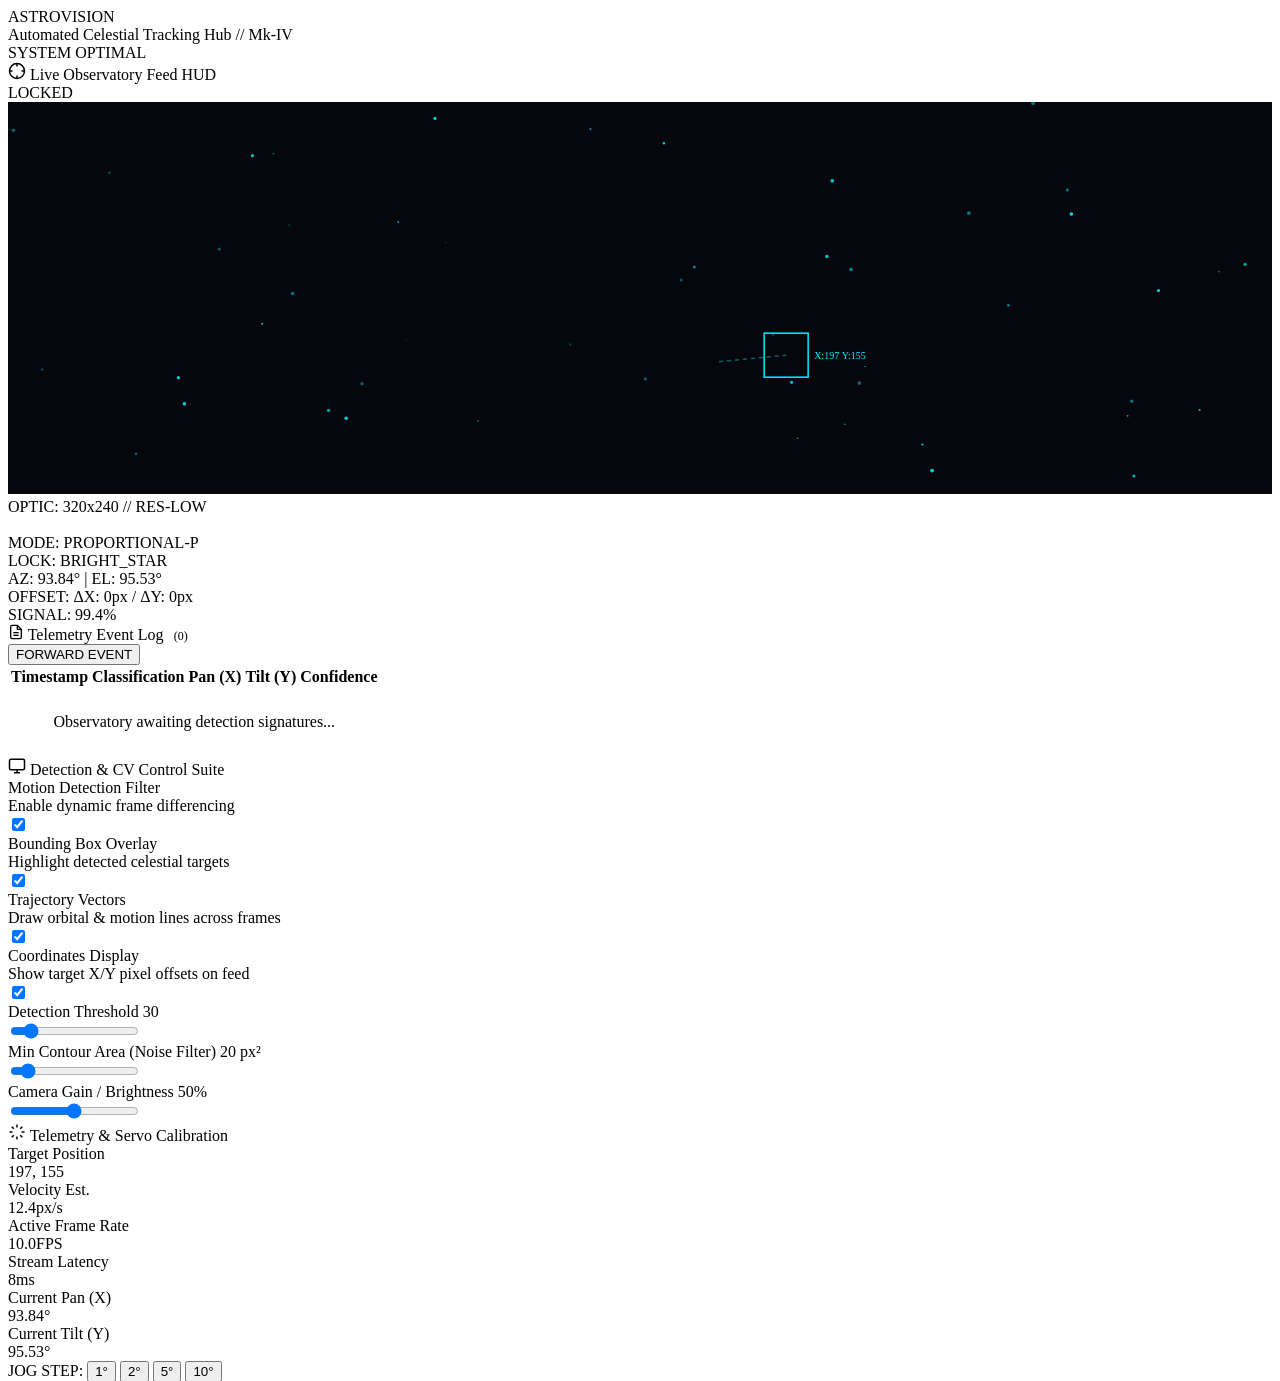
==== templates/index.html @ 7908f5c5 "Redesigned AstroVision dashboard with futuristic dark glass UI" ====
<!DOCTYPE html>
<html lang="en">
<head>
  <meta charset="utf-8">
  <meta name="viewport" content="width=device-width, initial-scale=1.0">
  <title>AstroVision // Celestial Observatory Hub</title>
  <link rel="stylesheet" href="{{ url_for('static', filename='style.css') }}">
  <link rel="icon" href="data:image/svg+xml,<svg xmlns='http://www.w3.org/2000/svg' viewBox='0 0 100 100'><text y='.9em' font-size='90'>★</text></svg>">
</head>
<body>

  <div class="app-container">

    <!-- Top Header & Status -->
    <header class="header-bar">
      <div class="brand-section">
        <div class="brand-radar">
          <div class="radar-sweep"></div>
          <div class="radar-core"></div>
        </div>
        <div>
          <div class="brand-title">ASTRO<span>VISION</span></div>
          <div class="brand-subtitle">Automated Celestial Tracking Hub // Mk-IV</div>
        </div>
      </div>

      <div class="header-actions">
        <div class="system-health">
          <span class="health-dot"></span>
          <span id="healthStatusText">SYSTEM OPTIMAL</span>
        </div>
      </div>
    </header>

    <!-- Main Dashboard Grid -->
    <main class="dashboard-grid">

      <!-- Left Column: Live Observatory Feed HUD -->
      <section class="feed-column">
        <div class="glass-card">
          <div class="card-header">
            <div class="card-heading">
              <svg width="18" height="18" viewBox="0 0 24 24" fill="none" stroke="currentColor" stroke-width="2">
                <circle cx="12" cy="12" r="10"></circle>
                <line x1="22" y1="12" x2="18" y2="12"></line>
                <line x1="6" y1="12" x2="2" y2="12"></line>
                <line x1="12" y1="6" x2="12" y2="2"></line>
                <line x1="12" y1="22" x2="12" y2="18"></line>
              </svg>
              Live Observatory Feed HUD
            </div>
            <div id="targetBadge" class="target-badge searching">
              <span class="badge-blip"></span>
              <span id="targetBadgeText">SEARCHING</span>
            </div>
          </div>

          <!-- Video Stream Container -->
          <div class="video-hud-container" id="videoContainer">
            <!-- Live Feed Image & Canvas Fallback -->
            <img id="liveVideoFeed" class="video-stream-feed" src="/video_feed" alt="Live Camera Feed" onerror="handleStreamError(this)">
            <canvas id="hudCanvas" class="video-fallback-canvas"></canvas>

            <!-- Sci-Fi HUD Overlay Elements -->
            <div class="hud-overlay">
              <!-- Tactical Corner Brackets -->
              <div class="corner-bracket top-left"></div>
              <div class="corner-bracket top-right"></div>
              <div class="corner-bracket bottom-left"></div>
              <div class="corner-bracket bottom-right"></div>

              <!-- Top Meta Readout -->
              <div class="hud-top-meta">
                <div class="hud-feed-tag">OPTIC: 320x240 // RES-LOW</div>
                <div id="hudUtcTime" style="color: rgba(255,255,255,0.7);">UTC: --:--:--</div>
                <div style="color: var(--neon-cyan);">MODE: PROPORTIONAL-P</div>
              </div>

              <!-- Reticle & Center Crosshair -->
              <div class="hud-crosshair-center">
                <div class="reticle-ring"></div>
                <div class="reticle-inner-ring"></div>
                <div class="crosshair-axis-x"></div>
                <div class="crosshair-axis-y"></div>
              </div>

              <!-- Dynamic Target Lock Indicator Box -->
              <div id="hudTargetBox" class="hud-target-indicator" style="display: none;">
                <div id="targetLockLabel" class="target-lock-label">LOCKED: TARGET</div>
              </div>

              <!-- Bottom Meta Readout -->
              <div class="hud-bottom-telemetry">
                <div>AZ: <span id="hudPanAngle" style="color:var(--neon-cyan);">90.00°</span> | EL: <span id="hudTiltAngle" style="color:var(--neon-cyan);">90.00°</span></div>
                <div>OFFSET: <span id="hudOffsetCoords" style="color:var(--neon-green);">ΔX: 0px / ΔY: 0px</span></div>
                <div>SIGNAL: <span id="hudSignalQuality" style="color:var(--neon-cyan);">99.4%</span></div>
              </div>
            </div>
          </div>
        </div>

        <!-- Detection Log Table -->
        <div class="glass-card log-table-container">
          <div class="card-header">
            <div class="card-heading">
              <svg width="16" height="16" viewBox="0 0 24 24" fill="none" stroke="currentColor" stroke-width="2">
                <path d="M14 2H6a2 2 0 0 0-2 2v16a2 2 0 0 0 2 2h12a2 2 0 0 0 2-2V8z"></path>
                <polyline points="14 2 14 8 20 8"></polyline>
                <line x1="16" y1="13" x2="8" y2="13"></line>
                <line x1="16" y1="17" x2="8" y2="17"></line>
              </svg>
              Telemetry Event Log <span id="eventCountBadge" style="color:var(--neon-cyan); margin-left:0.4rem; font-size:0.75rem;">(0)</span>
            </div>
            <button id="btnForwardLog" class="step-btn" title="Forward latest detection to remote receiver">
              FORWARD EVENT
            </button>
          </div>

          <div class="log-scroll-area">
            <table class="cyber-table">
              <thead>
                <tr>
                  <th>Timestamp</th>
                  <th>Classification</th>
                  <th>Pan (X)</th>
                  <th>Tilt (Y)</th>
                  <th>Confidence</th>
                </tr>
              </thead>
              <tbody id="detectionLogBody">
                <tr>
                  <td colspan="5" style="text-align: center; color: var(--text-dim); padding: 1.5rem;">
                    Observatory awaiting detection signatures...
                  </td>
                </tr>
              </tbody>
            </table>
          </div>
        </div>
      </section>

      <!-- Right Column: Controls, Telemetry & Servo Calibration -->
      <section class="controls-layout">

        <!-- Computer Vision Control Suite -->
        <div class="glass-card">
          <div class="card-header">
            <div class="card-heading">
              <svg width="18" height="18" viewBox="0 0 24 24" fill="none" stroke="currentColor" stroke-width="2">
                <rect x="2" y="3" width="20" height="14" rx="2" ry="2"></rect>
                <line x1="8" y1="21" x2="16" y2="21"></line>
                <line x1="12" y1="17" x2="12" y2="21"></line>
              </svg>
              Detection & CV Control Suite
            </div>
          </div>

          <!-- Cyber Toggle Switches -->
          <div class="toggle-group">
            <div class="cyber-toggle-item">
              <div>
                <div class="toggle-label">Motion Detection Filter</div>
                <div class="toggle-desc">Enable dynamic frame differencing</div>
              </div>
              <label class="switch-label">
                <input type="checkbox" id="toggleMotionFilter" checked>
                <span class="switch-track"></span>
              </label>
            </div>

            <div class="cyber-toggle-item">
              <div>
                <div class="toggle-label">Bounding Box Overlay</div>
                <div class="toggle-desc">Highlight detected celestial targets</div>
              </div>
              <label class="switch-label">
                <input type="checkbox" id="toggleBoundingBoxes" checked>
                <span class="switch-track"></span>
              </label>
            </div>

            <div class="cyber-toggle-item">
              <div>
                <div class="toggle-label">Trajectory Vectors</div>
                <div class="toggle-desc">Draw orbital & motion lines across frames</div>
              </div>
              <label class="switch-label">
                <input type="checkbox" id="toggleTrajectories" checked>
                <span class="switch-track"></span>
              </label>
            </div>

            <div class="cyber-toggle-item">
              <div>
                <div class="toggle-label">Coordinates Display</div>
                <div class="toggle-desc">Show target X/Y pixel offsets on feed</div>
              </div>
              <label class="switch-label">
                <input type="checkbox" id="toggleCoordsDisplay" checked>
                <span class="switch-track"></span>
              </label>
            </div>
          </div>

          <!-- Glowing Sliders -->
          <div class="sliders-group">
            <div class="slider-container">
              <div class="slider-meta">
                <span>Detection Threshold</span>
                <span id="thresholdValBadge" class="slider-val-badge">30</span>
              </div>
              <input type="range" id="sliderThreshold" class="cyber-range" min="1" max="255" value="30">
            </div>

            <div class="slider-container">
              <div class="slider-meta">
                <span>Min Contour Area (Noise Filter)</span>
                <span id="contourValBadge" class="slider-val-badge">20 px²</span>
              </div>
              <input type="range" id="sliderContour" class="cyber-range" min="2" max="200" value="20">
            </div>

            <div class="slider-container">
              <div class="slider-meta">
                <span>Camera Gain / Brightness</span>
                <span id="gainValBadge" class="slider-val-badge">50%</span>
              </div>
              <input type="range" id="sliderGain" class="cyber-range" min="1" max="100" value="50">
            </div>
          </div>
        </div>

        <!-- Telemetry & Servo Calibration Panel -->
        <div class="glass-card">
          <div class="card-header">
            <div class="card-heading">
              <svg width="18" height="18" viewBox="0 0 24 24" fill="none" stroke="currentColor" stroke-width="2">
                <path d="M12 2v4M12 18v4M4.93 4.93l2.83 2.83M16.24 16.24l2.83 2.83M2 12h4M18 12h4M4.93 19.07l2.83-2.83M16.24 7.76l2.83-2.83"></path>
              </svg>
              Telemetry & Servo Calibration
            </div>
          </div>

          <!-- Digital Telemetry Grid -->
          <div class="telemetry-grid">
            <div class="telemetry-stat-box cyan-accent">
              <div class="stat-label">Target Position</div>
              <div class="stat-value" id="telemetryTargetPos">---, ---</div>
            </div>

            <div class="telemetry-stat-box">
              <div class="stat-label">Velocity Est.</div>
              <div class="stat-value" id="telemetryVelocity">0.0<span class="stat-unit">px/s</span></div>
            </div>

            <div class="telemetry-stat-box green-accent">
              <div class="stat-label">Active Frame Rate</div>
              <div class="stat-value" id="telemetryFps">10.0<span class="stat-unit">FPS</span></div>
            </div>

            <div class="telemetry-stat-box">
              <div class="stat-label">Stream Latency</div>
              <div class="stat-value" id="telemetryLatency">14<span class="stat-unit">ms</span></div>
            </div>

            <div class="telemetry-stat-box cyan-accent">
              <div class="stat-label">Current Pan (X)</div>
              <div class="stat-value" id="telemetryPan">90.00<span class="stat-unit">°</span></div>
            </div>

            <div class="telemetry-stat-box">
              <div class="stat-label">Current Tilt (Y)</div>
              <div class="stat-value" id="telemetryTilt">90.00<span class="stat-unit">°</span></div>
            </div>
          </div>

          <!-- Manual Servo Jog Pad -->
          <div class="jog-pad-wrapper">
            <div class="jog-step-selector">
              <span class="step-label">JOG STEP:</span>
              <button class="step-btn" data-step="1">1°</button>
              <button class="step-btn active" data-step="2">2°</button>
              <button class="step-btn" data-step="5">5°</button>
              <button class="step-btn" data-step="10">10°</button>
            </div>

            <!-- 4-Axis Directional D-Pad -->
            <div class="dpad-container">
              <button class="dpad-btn up" id="jogUpBtn" title="Tilt Up (Pitch +)">
                ▲
              </button>
              <button class="dpad-btn left" id="jogLeftBtn" title="Pan Left (Yaw -)">
                ◀
              </button>
              <div class="dpad-center-hub">
                <span>AXIS</span>
              </div>
              <button class="dpad-btn right" id="jogRightBtn" title="Pan Right (Yaw +)">
                ▶
              </button>
              <button class="dpad-btn down" id="jogDownBtn" title="Tilt Down (Pitch -)">
                ▼
              </button>
            </div>

            <!-- Reset Center Calibration Button -->
            <button class="btn-reset-center" id="btnResetCenter">
              <svg width="16" height="16" viewBox="0 0 24 24" fill="none" stroke="currentColor" stroke-width="2.5">
                <polyline points="23 4 23 10 17 10"></polyline>
                <path d="M20.49 15a9 9 0 1 1-2.12-9.36L23 10"></path>
              </svg>
              RESET SCOPE TO CENTER (90°, 90°)
            </button>
          </div>
        </div>

      </section>
    </main>

    <!-- Footer System Status -->
    <footer class="hub-footer">
      <div>ASTROVISION OBS-HUB // CORE: <code>PYTHON 3 + OPENCV + FLASK</code></div>
      <div>PIGPIO HARDWARE PWM // ENDPOINTS: <code>/api/status</code> &middot; <code>/api/servo/jog</code></div>
    </footer>

  </div>

  <!-- Interactive Dashboard Controller -->
  <script>
    (function () {
      'use strict';

      // --- State & Settings ---
      let jogStep = 2.0;
      let lastTarget = null;
      let lastTargetTime = performance.now();
      let velocity = 0.0;
      let trajectoryHistory = [];
      let streamAvailable = true;

      // DOM Elements
      const targetBadge = document.getElementById('targetBadge');
      const targetBadgeText = document.getElementById('targetBadgeText');
      const hudPanAngle = document.getElementById('hudPanAngle');
      const hudTiltAngle = document.getElementById('hudTiltAngle');
      const hudOffsetCoords = document.getElementById('hudOffsetCoords');
      const hudTargetBox = document.getElementById('hudTargetBox');
      const targetLockLabel = document.getElementById('targetLockLabel');
      const hudUtcTime = document.getElementById('hudUtcTime');
      
      const telemetryTargetPos = document.getElementById('telemetryTargetPos');
      const telemetryVelocity = document.getElementById('telemetryVelocity');
      const telemetryFps = document.getElementById('telemetryFps');
      const telemetryLatency = document.getElementById('telemetryLatency');
      const telemetryPan = document.getElementById('telemetryPan');
      const telemetryTilt = document.getElementById('telemetryTilt');
      
      const detectionLogBody = document.getElementById('detectionLogBody');
      const eventCountBadge = document.getElementById('eventCountBadge');
      
      const canvas = document.getElementById('hudCanvas');
      const ctx = canvas.getContext('2d');
      const videoFeed = document.getElementById('liveVideoFeed');

      // Toggles & Sliders
      const toggleMotion = document.getElementById('toggleMotionFilter');
      const toggleBoxes = document.getElementById('toggleBoundingBoxes');
      const toggleTrajectories = document.getElementById('toggleTrajectories');
      const toggleCoords = document.getElementById('toggleCoordsDisplay');
      
      const sliderThreshold = document.getElementById('sliderThreshold');
      const sliderContour = document.getElementById('sliderContour');
      const sliderGain = document.getElementById('sliderGain');
      const thresholdValBadge = document.getElementById('thresholdValBadge');
      const contourValBadge = document.getElementById('contourValBadge');
      const gainValBadge = document.getElementById('gainValBadge');

      // --- UTC Clock ---
      function updateClock() {
        const now = new Date();
        hudUtcTime.textContent = 'UTC: ' + now.toISOString().substring(11, 19);
      }
      setInterval(updateClock, 1000);
      updateClock();

      // --- Stream Fallback Handler ---
      window.handleStreamError = function (img) {
        streamAvailable = false;
        img.style.display = 'none';
      };

      // --- Canvas Sizing & Space Simulation ---
      function resizeCanvas() {
        const rect = canvas.parentElement.getBoundingClientRect();
        canvas.width = rect.width;
        canvas.height = rect.height;
      }
      window.addEventListener('resize', resizeCanvas);
      resizeCanvas();

      // Simulated star background if video feed is unavailable
      const simStars = Array.from({ length: 50 }, () => ({
        x: Math.random(),
        y: Math.random(),
        r: Math.random() * 1.5 + 0.5,
        alpha: Math.random() * 0.7 + 0.2
      }));

      // Render loop for simulated background or vector overlays
      function renderOverlay() {
        const w = canvas.width;
        const h = canvas.height;
        if (!w || !h) {
          requestAnimationFrame(renderOverlay);
          return;
        }

        ctx.clearRect(0, 0, w, h);

        // If no camera feed is running, draw simulated starfield
        if (!streamAvailable) {
          ctx.fillStyle = '#05070D';
          ctx.fillRect(0, 0, w, h);

          // Stars
          simStars.forEach(s => {
            ctx.beginPath();
            ctx.arc(s.x * w, s.y * h, s.r, 0, Math.PI * 2);
            ctx.fillStyle = `rgba(0, 240, 255, ${s.alpha})`;
            ctx.fill();
          });
        }

        // Draw Trajectory Vectors if enabled
        if (toggleTrajectories.checked && trajectoryHistory.length > 1) {
          ctx.beginPath();
          ctx.strokeStyle = 'rgba(0, 240, 255, 0.4)';
          ctx.lineWidth = 1.5;
          ctx.setLineDash([4, 4]);

          for (let i = 0; i < trajectoryHistory.length; i++) {
            const pt = trajectoryHistory[i];
            const px = (pt.x / 320) * w;
            const py = (pt.y / 240) * h;
            if (i === 0) ctx.moveTo(px, py);
            else ctx.lineTo(px, py);
          }
          ctx.stroke();
          ctx.setLineDash([]);
        }

        // Draw Bounding Box & Target Callout on canvas
        if (lastTarget && toggleBoxes.checked) {
          const tx = (lastTarget.x / 320) * w;
          const ty = (lastTarget.y / 240) * h;
          const boxSize = 44;

          ctx.strokeStyle = lastTarget.object_type === 'moving_celestial' ? '#FF3366' : '#00F0FF';
          ctx.lineWidth = 1.5;
          ctx.strokeRect(tx - boxSize / 2, ty - boxSize / 2, boxSize, boxSize);

          if (toggleCoords.checked) {
            ctx.font = '10px "JetBrains Mono"';
            ctx.fillStyle = lastTarget.object_type === 'moving_celestial' ? '#FF3366' : '#00F0FF';
            ctx.fillText(`X:${lastTarget.x} Y:${lastTarget.y}`, tx + boxSize / 2 + 6, ty + 4);
          }
        }

        requestAnimationFrame(renderOverlay);
      }
      requestAnimationFrame(renderOverlay);

      // --- Telemetry Polling ---
      async function pollTelemetry() {
        const start = performance.now();
        try {
          const res = await fetch('/api/status');
          const data = await res.json();
          const latency = Math.round(performance.now() - start);
          telemetryLatency.innerHTML = `${latency}<span class="stat-unit">ms</span>`;

          // Tracking State
          if (data.tracking) {
            targetBadge.className = 'target-badge locked';
            targetBadgeText.textContent = 'LOCKED';
          } else {
            targetBadge.className = 'target-badge searching';
            targetBadgeText.textContent = 'SEARCHING';
          }

          // Angles
          const pan = parseFloat(data.pan_angle).toFixed(2);
          const tilt = parseFloat(data.tilt_angle).toFixed(2);
          hudPanAngle.textContent = `${pan}°`;
          hudTiltAngle.textContent = `${tilt}°`;
          telemetryPan.innerHTML = `${pan}<span class="stat-unit">°</span>`;
          telemetryTilt.innerHTML = `${tilt}<span class="stat-unit">°</span>`;

          // FPS
          telemetryFps.innerHTML = `${parseFloat(data.fps || 10).toFixed(1)}<span class="stat-unit">FPS</span>`;

          // Target processing & Velocity calculation
          if (data.target) {
            const now = performance.now();
            if (lastTarget) {
              const dt = (now - lastTargetTime) / 1000.0;
              if (dt > 0) {
                const dx = data.target.x - lastTarget.x;
                const dy = data.target.y - lastTarget.y;
                const dist = Math.sqrt(dx * dx + dy * dy);
                velocity = (dist / dt).toFixed(1);
              }
            }
            lastTarget = data.target;
            lastTargetTime = now;

            trajectoryHistory.push({ x: data.target.x, y: data.target.y });
            if (trajectoryHistory.length > 25) trajectoryHistory.shift();

            // Offset calculations (center is 160, 120)
            const offX = data.target.x - 160;
            const offY = data.target.y - 120;
            hudOffsetCoords.textContent = `ΔX: ${offX >= 0 ? '+' : ''}${offX}px / ΔY: ${offY >= 0 ? '+' : ''}${offY}px`;
            telemetryTargetPos.textContent = `${data.target.x}, ${data.target.y}`;
            telemetryVelocity.innerHTML = `${velocity}<span class="stat-unit">px/s</span>`;

            // HUD Indicator position
            const w = canvas.width;
            const h = canvas.height;
            if (w && h) {
              hudTargetBox.style.display = 'flex';
              hudTargetBox.style.left = `${(data.target.x / 320) * 100}%`;
              hudTargetBox.style.top = `${(data.target.y / 240) * 100}%`;
              hudTargetBox.className = data.target.object_type === 'moving_celestial' ? 'hud-target-indicator moving' : 'hud-target-indicator';
              targetLockLabel.textContent = `LOCK: ${data.target.object_type.toUpperCase()}`;
            }
          } else {
            lastTarget = null;
            hudTargetBox.style.display = 'none';
            hudOffsetCoords.textContent = 'ΔX: 0px / ΔY: 0px';
            telemetryTargetPos.textContent = '---, ---';
            telemetryVelocity.innerHTML = `0.0<span class="stat-unit">px/s</span>`;
          }
        } catch (e) {
          // If running without backend, simulate mock telemetry
          simulateMockTelemetry();
        }
      }

      // Fallback telemetry simulator
      let simTick = 0;
      function simulateMockTelemetry() {
        simTick++;
        const tracking = (simTick % 5 !== 0);
        const pan = (90 + Math.sin(simTick / 4) * 8).toFixed(2);
        const tilt = (90 + Math.cos(simTick / 5) * 6).toFixed(2);

        hudPanAngle.textContent = `${pan}°`;
        hudTiltAngle.textContent = `${tilt}°`;
        telemetryPan.innerHTML = `${pan}<span class="stat-unit">°</span>`;
        telemetryTilt.innerHTML = `${tilt}<span class="stat-unit">°</span>`;
        telemetryFps.innerHTML = `10.0<span class="stat-unit">FPS</span>`;
        telemetryLatency.innerHTML = `8<span class="stat-unit">ms</span>`;

        if (tracking) {
          targetBadge.className = 'target-badge locked';
          targetBadgeText.textContent = 'LOCKED';
          const tx = Math.round(160 + Math.sin(simTick / 3) * 60);
          const ty = Math.round(120 + Math.cos(simTick / 4) * 40);
          lastTarget = { x: tx, y: ty, object_type: simTick % 6 < 3 ? 'bright_star' : 'moving_celestial' };
          trajectoryHistory.push({ x: tx, y: ty });
          if (trajectoryHistory.length > 25) trajectoryHistory.shift();

          hudTargetBox.style.display = 'flex';
          hudTargetBox.style.left = `${(tx / 320) * 100}%`;
          hudTargetBox.style.top = `${(ty / 240) * 100}%`;
          hudTargetBox.className = lastTarget.object_type === 'moving_celestial' ? 'hud-target-indicator moving' : 'hud-target-indicator';
          targetLockLabel.textContent = `LOCK: ${lastTarget.object_type.toUpperCase()}`;
          telemetryTargetPos.textContent = `${tx}, ${ty}`;
          telemetryVelocity.innerHTML = `12.4<span class="stat-unit">px/s</span>`;
        } else {
          targetBadge.className = 'target-badge searching';
          targetBadgeText.textContent = 'SEARCHING';
          hudTargetBox.style.display = 'none';
          lastTarget = null;
        }
      }

      // --- Detection Event Log Polling ---
      async function pollDetections() {
        try {
          const res = await fetch('/api/detections');
          const logs = await res.json();
          eventCountBadge.textContent = `(${logs.length})`;

          if (!logs || logs.length === 0) {
            detectionLogBody.innerHTML = `
              <tr>
                <td colspan="5" style="text-align: center; color: var(--text-dim); padding: 1.5rem;">
                  Observatory awaiting detection signatures...
                </td>
              </tr>`;
            return;
          }

          detectionLogBody.innerHTML = logs.slice(0, 15).map(item => {
            const isStar = item.object_type === 'bright_star';
            const badgeClass = isStar ? 'star' : 'moving';
            const badgeIcon = isStar ? '★' : '⟐';
            const pct = Math.round((item.confidence_score || 0.8) * 100);
            const timeStr = item.timestamp ? (item.timestamp.split('T')[1] || item.timestamp).substring(0, 8) : '--:--:--';

            return `
              <tr>
                <td>${timeStr}</td>
                <td>
                  <span class="tag-badge ${badgeClass}">${badgeIcon} ${item.object_type}</span>
                </td>
                <td>${parseFloat(item.current_pan_angle || 90).toFixed(1)}°</td>
                <td>${parseFloat(item.current_tilt_angle || 90).toFixed(1)}°</td>
                <td>
                  <div class="conf-bar-wrapper">
                    <div class="conf-bar-track">
                      <div class="conf-bar-fill" style="width: ${pct}%"></div>
                    </div>
                    <span>${pct}%</span>
                  </div>
                </td>
              </tr>`;
          }).join('');
        } catch (e) {
          // If no detections API, keep clean
        }
      }

      // --- Sliders Real-Time Values & Vision Settings Sync ---
      sliderThreshold.addEventListener('input', () => {
        thresholdValBadge.textContent = sliderThreshold.value;
        sendVisionSettings();
      });

      sliderContour.addEventListener('input', () => {
        contourValBadge.textContent = `${sliderContour.value} px²`;
        sendVisionSettings();
      });

      sliderGain.addEventListener('input', () => {
        gainValBadge.textContent = `${sliderGain.value}%`;
        sendVisionSettings();
      });

      [toggleMotion, toggleBoxes, toggleTrajectories, toggleCoords].forEach(toggle => {
        toggle.addEventListener('change', sendVisionSettings);
      });

      async function sendVisionSettings() {
        const payload = {
          motion_filter: toggleMotion.checked,
          bounding_boxes: toggleBoxes.checked,
          trajectories: toggleTrajectories.checked,
          coords_display: toggleCoords.checked,
          threshold: parseInt(sliderThreshold.value),
          min_contour_area: parseInt(sliderContour.value),
          gain: parseInt(sliderGain.value)
        };
        try {
          await fetch('/api/vision/settings', {
            method: 'POST',
            headers: { 'Content-Type': 'application/json' },
            body: JSON.stringify(payload)
          });
        } catch (e) { /* ignore */ }
      }

      // --- Jog Step Selector ---
      document.querySelectorAll('.step-btn').forEach(btn => {
        btn.addEventListener('click', () => {
          document.querySelectorAll('.step-btn').forEach(b => b.classList.remove('active'));
          btn.classList.add('active');
          jogStep = parseFloat(btn.getAttribute('data-step'));
        });
      });

      // --- 4-Axis Servo Jog Commands ---
      async function sendJog(direction) {
        try {
          await fetch('/api/servo/jog', {
            method: 'POST',
            headers: { 'Content-Type': 'application/json' },
            body: JSON.stringify({ direction: direction, step: jogStep })
          });
          pollTelemetry();
        } catch (e) {
          console.log(`Jog command: ${direction} by ${jogStep}°`);
        }
      }

      document.getElementById('jogUpBtn').addEventListener('click', () => sendJog('up'));
      document.getElementById('jogDownBtn').addEventListener('click', () => sendJog('down'));
      document.getElementById('jogLeftBtn').addEventListener('click', () => sendJog('left'));
      document.getElementById('jogRightBtn').addEventListener('click', () => sendJog('right'));

      // Reset Center
      document.getElementById('btnResetCenter').addEventListener('click', async () => {
        try {
          await fetch('/api/servo/center', { method: 'POST' });
          pollTelemetry();
        } catch (e) {
          console.log('Reset center invoked');
        }
      });

      // Forward Event button
      document.getElementById('btnForwardLog').addEventListener('click', async () => {
        try {
          const res = await fetch('/api/forward', { method: 'POST' });
          const json = await res.json();
          alert(json.status === 'forwarded' ? 'Detection forwarded successfully!' : 'Forward response: ' + JSON.stringify(json));
        } catch (e) {
          alert('Forward request failed or no remote receiver configured.');
        }
      });

      // Interval Loops
      setInterval(pollTelemetry, 1200);
      setInterval(pollDetections, 2500);
      pollTelemetry();
      pollDetections();

    })();
  </script>
</body>
</html>
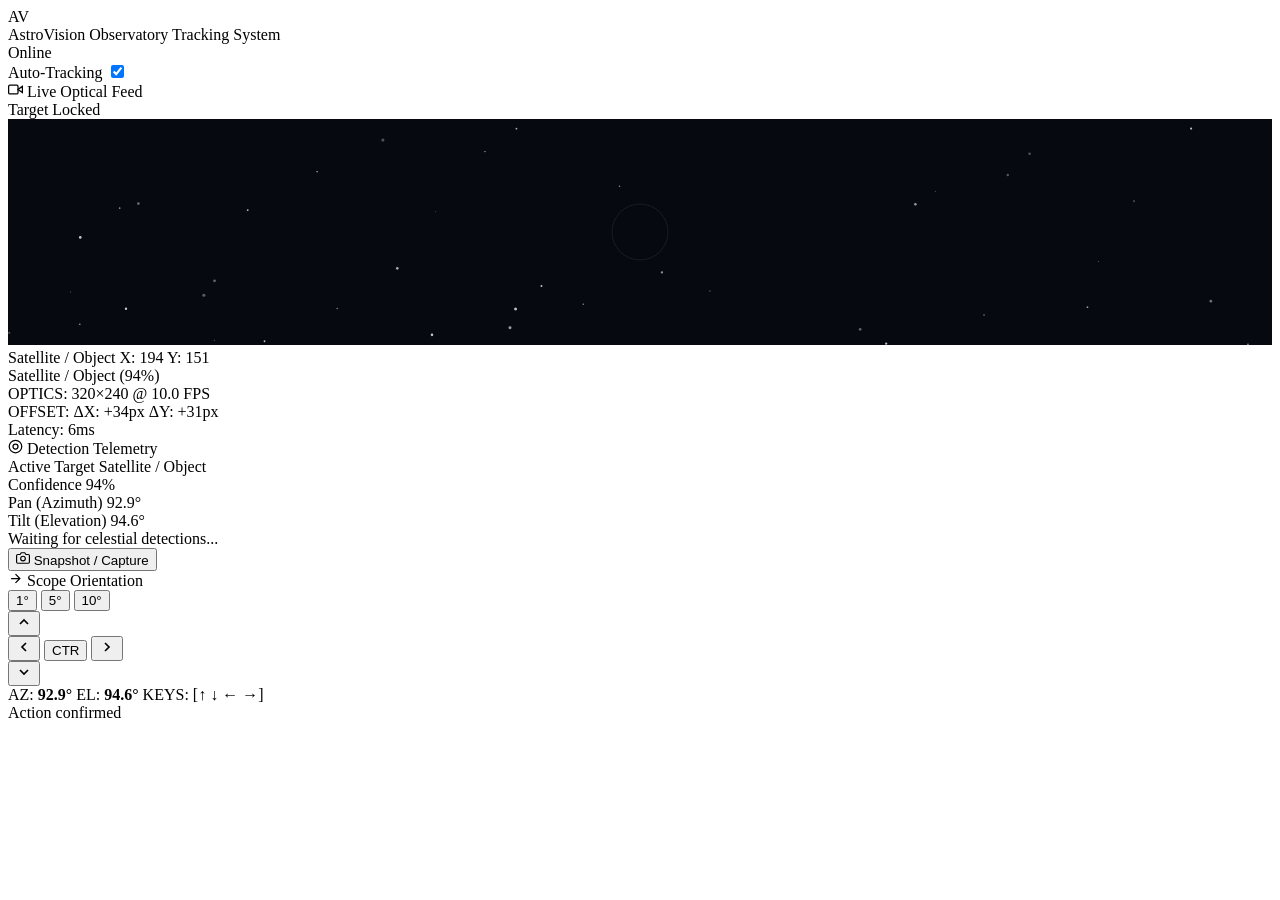
==== commit 89b79716: "Rebuild dashboard with clean minimalist Vercel/Linear dark mode UI" ====
--- a/templates/index.html
+++ b/templates/index.html
@@ -3,729 +3,613 @@
 <head>
   <meta charset="utf-8">
   <meta name="viewport" content="width=device-width, initial-scale=1.0">
-  <title>AstroVision // Celestial Observatory Hub</title>
+  <title>AstroVision // Autonomous Celestial Tracking</title>
   <link rel="stylesheet" href="{{ url_for('static', filename='style.css') }}">
-  <link rel="icon" href="data:image/svg+xml,<svg xmlns='http://www.w3.org/2000/svg' viewBox='0 0 100 100'><text y='.9em' font-size='90'>★</text></svg>">
+  <link rel="icon" href="data:image/svg+xml,<svg xmlns='http://www.w3.org/2000/svg' viewBox='0 0 100 100'><circle cx='50' cy='50' r='45' fill='%236366F1'/></svg>">
 </head>
 <body>
 
-  <div class="app-container">
-
-    <!-- Top Header & Status -->
-    <header class="header-bar">
-      <div class="brand-section">
-        <div class="brand-radar">
-          <div class="radar-sweep"></div>
-          <div class="radar-core"></div>
-        </div>
-        <div>
-          <div class="brand-title">ASTRO<span>VISION</span></div>
-          <div class="brand-subtitle">Automated Celestial Tracking Hub // Mk-IV</div>
+  <div class="app-shell">
+
+    <!-- 4. Top Control Bar -->
+    <header class="top-bar">
+      <div class="brand-wrap">
+        <div class="brand-mark">AV</div>
+        <div class="brand-text">
+          <span class="brand-name">AstroVision</span>
+          <span class="brand-desc">Observatory Tracking System</span>
         </div>
       </div>
 
-      <div class="header-actions">
-        <div class="system-health">
-          <span class="health-dot"></span>
-          <span id="healthStatusText">SYSTEM OPTIMAL</span>
+      <div class="top-bar-controls">
+        <div class="system-status-badge">
+          <span class="status-dot"></span>
+          <span id="sysHealthLabel">Online</span>
+        </div>
+
+        <!-- Clean Auto-Tracking Toggle Switch -->
+        <div class="autotrack-control">
+          <label for="autotrackToggle" class="autotrack-label">Auto-Tracking</label>
+          <label class="toggle-switch">
+            <input type="checkbox" id="autotrackToggle" checked>
+            <span class="toggle-slider"></span>
+          </label>
         </div>
       </div>
     </header>
 
     <!-- Main Dashboard Grid -->
-    <main class="dashboard-grid">
-
-      <!-- Left Column: Live Observatory Feed HUD -->
-      <section class="feed-column">
-        <div class="glass-card">
-          <div class="card-header">
-            <div class="card-heading">
-              <svg width="18" height="18" viewBox="0 0 24 24" fill="none" stroke="currentColor" stroke-width="2">
-                <circle cx="12" cy="12" r="10"></circle>
-                <line x1="22" y1="12" x2="18" y2="12"></line>
-                <line x1="6" y1="12" x2="2" y2="12"></line>
-                <line x1="12" y1="6" x2="12" y2="2"></line>
-                <line x1="12" y1="22" x2="12" y2="18"></line>
-              </svg>
-              Live Observatory Feed HUD
-            </div>
-            <div id="targetBadge" class="target-badge searching">
-              <span class="badge-blip"></span>
-              <span id="targetBadgeText">SEARCHING</span>
-            </div>
-          </div>
-
-          <!-- Video Stream Container -->
-          <div class="video-hud-container" id="videoContainer">
-            <!-- Live Feed Image & Canvas Fallback -->
-            <img id="liveVideoFeed" class="video-stream-feed" src="/video_feed" alt="Live Camera Feed" onerror="handleStreamError(this)">
-            <canvas id="hudCanvas" class="video-fallback-canvas"></canvas>
-
-            <!-- Sci-Fi HUD Overlay Elements -->
-            <div class="hud-overlay">
-              <!-- Tactical Corner Brackets -->
-              <div class="corner-bracket top-left"></div>
-              <div class="corner-bracket top-right"></div>
-              <div class="corner-bracket bottom-left"></div>
-              <div class="corner-bracket bottom-right"></div>
-
-              <!-- Top Meta Readout -->
-              <div class="hud-top-meta">
-                <div class="hud-feed-tag">OPTIC: 320x240 // RES-LOW</div>
-                <div id="hudUtcTime" style="color: rgba(255,255,255,0.7);">UTC: --:--:--</div>
-                <div style="color: var(--neon-cyan);">MODE: PROPORTIONAL-P</div>
+    <main class="dashboard-body">
+
+      <!-- 1. Main Live Stream Window (Center/Left, dominant element) -->
+      <section class="main-feed-card">
+        <div class="feed-header">
+          <div class="feed-title-wrap">
+            <svg width="15" height="15" viewBox="0 0 24 24" fill="none" stroke="currentColor" stroke-width="2">
+              <path d="M23 7l-7 5 7 5V7z"></path>
+              <rect x="1" y="5" width="15" height="14" rx="2" ry="2"></rect>
+            </svg>
+            <span>Live Optical Feed</span>
+          </div>
+
+          <!-- Status Indicator Badge in top-right -->
+          <div id="liveBadge" class="live-badge searching">
+            <span class="status-dot"></span>
+            <span id="liveBadgeText">Searching</span>
+          </div>
+        </div>
+
+        <!-- Video Feed Container -->
+        <div class="live-stream-viewport" id="streamContainer">
+          <!-- Video element loading /video_feed with automatic fallback canvas -->
+          <img id="cameraStreamImg" class="video-element" src="/video_feed" alt="Camera Feed" onerror="handleStreamError(this)">
+          <canvas id="streamCanvas" class="video-fallback-canvas"></canvas>
+
+          <!-- Clean Stream Overlay Layer -->
+          <div class="stream-overlay-layer">
+            <div class="stream-overlay-top">
+              <!-- Target Coordinates & Detection Label Pill -->
+              <div class="target-telemetry-pill">
+                <span id="overlayTargetLabel" class="target-badge-label">Scanning Sky</span>
+                <span id="overlayCoords" class="target-coords-text">X: —  Y: —</span>
               </div>
-
-              <!-- Reticle & Center Crosshair -->
-              <div class="hud-crosshair-center">
-                <div class="reticle-ring"></div>
-                <div class="reticle-inner-ring"></div>
-                <div class="crosshair-axis-x"></div>
-                <div class="crosshair-axis-y"></div>
-              </div>
-
-              <!-- Dynamic Target Lock Indicator Box -->
-              <div id="hudTargetBox" class="hud-target-indicator" style="display: none;">
-                <div id="targetLockLabel" class="target-lock-label">LOCKED: TARGET</div>
-              </div>
-
-              <!-- Bottom Meta Readout -->
-              <div class="hud-bottom-telemetry">
-                <div>AZ: <span id="hudPanAngle" style="color:var(--neon-cyan);">90.00°</span> | EL: <span id="hudTiltAngle" style="color:var(--neon-cyan);">90.00°</span></div>
-                <div>OFFSET: <span id="hudOffsetCoords" style="color:var(--neon-green);">ΔX: 0px / ΔY: 0px</span></div>
-                <div>SIGNAL: <span id="hudSignalQuality" style="color:var(--neon-cyan);">99.4%</span></div>
-              </div>
-            </div>
-          </div>
-        </div>
-
-        <!-- Detection Log Table -->
-        <div class="glass-card log-table-container">
-          <div class="card-header">
-            <div class="card-heading">
-              <svg width="16" height="16" viewBox="0 0 24 24" fill="none" stroke="currentColor" stroke-width="2">
-                <path d="M14 2H6a2 2 0 0 0-2 2v16a2 2 0 0 0 2 2h12a2 2 0 0 0 2-2V8z"></path>
-                <polyline points="14 2 14 8 20 8"></polyline>
-                <line x1="16" y1="13" x2="8" y2="13"></line>
-                <line x1="16" y1="17" x2="8" y2="17"></line>
-              </svg>
-              Telemetry Event Log <span id="eventCountBadge" style="color:var(--neon-cyan); margin-left:0.4rem; font-size:0.75rem;">(0)</span>
-            </div>
-            <button id="btnForwardLog" class="step-btn" title="Forward latest detection to remote receiver">
-              FORWARD EVENT
-            </button>
-          </div>
-
-          <div class="log-scroll-area">
-            <table class="cyber-table">
-              <thead>
-                <tr>
-                  <th>Timestamp</th>
-                  <th>Classification</th>
-                  <th>Pan (X)</th>
-                  <th>Tilt (Y)</th>
-                  <th>Confidence</th>
-                </tr>
-              </thead>
-              <tbody id="detectionLogBody">
-                <tr>
-                  <td colspan="5" style="text-align: center; color: var(--text-dim); padding: 1.5rem;">
-                    Observatory awaiting detection signatures...
-                  </td>
-                </tr>
-              </tbody>
-            </table>
+            </div>
+
+            <!-- Minimalist Target Reticle Marker -->
+            <div id="targetMarker" class="target-marker-box" style="display: none;">
+              <span id="targetMarkerTag" class="target-marker-tag">TARGET</span>
+            </div>
+
+            <!-- Bottom Telemetry Readout -->
+            <div class="stream-overlay-bottom">
+              <div>OPTICS: 320×240 @ <span id="feedFpsText">10.0</span> FPS</div>
+              <div>OFFSET: <span id="feedOffsetText">ΔX: 0px  ΔY: 0px</span></div>
+              <div id="feedLatencyText">Latency: 12ms</div>
+            </div>
           </div>
         </div>
       </section>
 
-      <!-- Right Column: Controls, Telemetry & Servo Calibration -->
-      <section class="controls-layout">
-
-        <!-- Computer Vision Control Suite -->
-        <div class="glass-card">
-          <div class="card-header">
-            <div class="card-heading">
-              <svg width="18" height="18" viewBox="0 0 24 24" fill="none" stroke="currentColor" stroke-width="2">
-                <rect x="2" y="3" width="20" height="14" rx="2" ry="2"></rect>
-                <line x1="8" y1="21" x2="16" y2="21"></line>
-                <line x1="12" y1="17" x2="12" y2="21"></line>
+      <!-- Right Column: 2 Modules -->
+      <aside class="right-column">
+
+        <!-- 2. Real-Time Detection Log / "What It Sees" (Right Panel) -->
+        <section class="clean-card">
+          <div class="card-title-row">
+            <div class="card-title">
+              <svg width="15" height="15" viewBox="0 0 24 24" fill="none" stroke="currentColor" stroke-width="2">
+                <circle cx="12" cy="12" r="10"></circle>
+                <circle cx="12" cy="12" r="4"></circle>
               </svg>
-              Detection & CV Control Suite
-            </div>
-          </div>
-
-          <!-- Cyber Toggle Switches -->
-          <div class="toggle-group">
-            <div class="cyber-toggle-item">
-              <div>
-                <div class="toggle-label">Motion Detection Filter</div>
-                <div class="toggle-desc">Enable dynamic frame differencing</div>
-              </div>
-              <label class="switch-label">
-                <input type="checkbox" id="toggleMotionFilter" checked>
-                <span class="switch-track"></span>
-              </label>
-            </div>
-
-            <div class="cyber-toggle-item">
-              <div>
-                <div class="toggle-label">Bounding Box Overlay</div>
-                <div class="toggle-desc">Highlight detected celestial targets</div>
-              </div>
-              <label class="switch-label">
-                <input type="checkbox" id="toggleBoundingBoxes" checked>
-                <span class="switch-track"></span>
-              </label>
-            </div>
-
-            <div class="cyber-toggle-item">
-              <div>
-                <div class="toggle-label">Trajectory Vectors</div>
-                <div class="toggle-desc">Draw orbital & motion lines across frames</div>
-              </div>
-              <label class="switch-label">
-                <input type="checkbox" id="toggleTrajectories" checked>
-                <span class="switch-track"></span>
-              </label>
-            </div>
-
-            <div class="cyber-toggle-item">
-              <div>
-                <div class="toggle-label">Coordinates Display</div>
-                <div class="toggle-desc">Show target X/Y pixel offsets on feed</div>
-              </div>
-              <label class="switch-label">
-                <input type="checkbox" id="toggleCoordsDisplay" checked>
-                <span class="switch-track"></span>
-              </label>
-            </div>
-          </div>
-
-          <!-- Glowing Sliders -->
-          <div class="sliders-group">
-            <div class="slider-container">
-              <div class="slider-meta">
-                <span>Detection Threshold</span>
-                <span id="thresholdValBadge" class="slider-val-badge">30</span>
-              </div>
-              <input type="range" id="sliderThreshold" class="cyber-range" min="1" max="255" value="30">
-            </div>
-
-            <div class="slider-container">
-              <div class="slider-meta">
-                <span>Min Contour Area (Noise Filter)</span>
-                <span id="contourValBadge" class="slider-val-badge">20 px²</span>
-              </div>
-              <input type="range" id="sliderContour" class="cyber-range" min="2" max="200" value="20">
-            </div>
-
-            <div class="slider-container">
-              <div class="slider-meta">
-                <span>Camera Gain / Brightness</span>
-                <span id="gainValBadge" class="slider-val-badge">50%</span>
-              </div>
-              <input type="range" id="sliderGain" class="cyber-range" min="1" max="100" value="50">
-            </div>
-          </div>
-        </div>
-
-        <!-- Telemetry & Servo Calibration Panel -->
-        <div class="glass-card">
-          <div class="card-header">
-            <div class="card-heading">
-              <svg width="18" height="18" viewBox="0 0 24 24" fill="none" stroke="currentColor" stroke-width="2">
-                <path d="M12 2v4M12 18v4M4.93 4.93l2.83 2.83M16.24 16.24l2.83 2.83M2 12h4M18 12h4M4.93 19.07l2.83-2.83M16.24 7.76l2.83-2.83"></path>
+              <span>Detection Telemetry</span>
+            </div>
+          </div>
+
+          <!-- Real-Time Target Summary Cards -->
+          <div class="detection-meta-grid">
+            <div class="meta-box">
+              <span class="meta-label">Active Target</span>
+              <span class="meta-value accent" id="targetNameValue">None</span>
+            </div>
+            <div class="meta-box">
+              <span class="meta-label">Confidence</span>
+              <span class="meta-value mint" id="targetConfValue">—</span>
+            </div>
+            <div class="meta-box">
+              <span class="meta-label">Pan (Azimuth)</span>
+              <span class="meta-value" id="panAngleValue">90.00°</span>
+            </div>
+            <div class="meta-box">
+              <span class="meta-label">Tilt (Elevation)</span>
+              <span class="meta-value" id="tiltAngleValue">90.00°</span>
+            </div>
+          </div>
+
+          <!-- Recent Event Feed -->
+          <div class="detection-list-wrap" id="detectionList">
+            <div class="detection-item" style="color: var(--text-tertiary); justify-content: center;">
+              Waiting for celestial detections...
+            </div>
+          </div>
+
+          <!-- Single Working Snapshot / Capture Button -->
+          <button id="btnCapture" class="btn-capture" title="Trigger instant frame capture">
+            <svg width="14" height="14" viewBox="0 0 24 24" fill="none" stroke="currentColor" stroke-width="2">
+              <path d="M23 19a2 2 0 0 1-2 2H3a2 2 0 0 1-2-2V8a2 2 0 0 1 2-2h4l2-3h6l2 3h4a2 2 0 0 1 2 2z"></path>
+              <circle cx="12" cy="13" r="4"></circle>
+            </svg>
+            <span id="btnCaptureText">Snapshot / Capture</span>
+          </button>
+        </section>
+
+        <!-- 3. Working Servo / Pan-Tilt D-Pad Controls (Bottom Right) -->
+        <section class="clean-card controls-card">
+          <div class="card-title-row">
+            <div class="card-title">
+              <svg width="15" height="15" viewBox="0 0 24 24" fill="none" stroke="currentColor" stroke-width="2">
+                <path d="M5 12h14M12 5l7 7-7 7"></path>
               </svg>
-              Telemetry & Servo Calibration
-            </div>
-          </div>
-
-          <!-- Digital Telemetry Grid -->
-          <div class="telemetry-grid">
-            <div class="telemetry-stat-box cyan-accent">
-              <div class="stat-label">Target Position</div>
-              <div class="stat-value" id="telemetryTargetPos">---, ---</div>
-            </div>
-
-            <div class="telemetry-stat-box">
-              <div class="stat-label">Velocity Est.</div>
-              <div class="stat-value" id="telemetryVelocity">0.0<span class="stat-unit">px/s</span></div>
-            </div>
-
-            <div class="telemetry-stat-box green-accent">
-              <div class="stat-label">Active Frame Rate</div>
-              <div class="stat-value" id="telemetryFps">10.0<span class="stat-unit">FPS</span></div>
-            </div>
-
-            <div class="telemetry-stat-box">
-              <div class="stat-label">Stream Latency</div>
-              <div class="stat-value" id="telemetryLatency">14<span class="stat-unit">ms</span></div>
-            </div>
-
-            <div class="telemetry-stat-box cyan-accent">
-              <div class="stat-label">Current Pan (X)</div>
-              <div class="stat-value" id="telemetryPan">90.00<span class="stat-unit">°</span></div>
-            </div>
-
-            <div class="telemetry-stat-box">
-              <div class="stat-label">Current Tilt (Y)</div>
-              <div class="stat-value" id="telemetryTilt">90.00<span class="stat-unit">°</span></div>
-            </div>
-          </div>
-
-          <!-- Manual Servo Jog Pad -->
-          <div class="jog-pad-wrapper">
-            <div class="jog-step-selector">
-              <span class="step-label">JOG STEP:</span>
-              <button class="step-btn" data-step="1">1°</button>
-              <button class="step-btn active" data-step="2">2°</button>
-              <button class="step-btn" data-step="5">5°</button>
-              <button class="step-btn" data-step="10">10°</button>
-            </div>
-
-            <!-- 4-Axis Directional D-Pad -->
-            <div class="dpad-container">
-              <button class="dpad-btn up" id="jogUpBtn" title="Tilt Up (Pitch +)">
-                ▲
+              <span>Scope Orientation</span>
+            </div>
+
+            <!-- Step Size Toggle Pills -->
+            <div class="step-pill-group">
+              <button class="step-pill" data-step="1">1°</button>
+              <button class="step-pill active" data-step="5">5°</button>
+              <button class="step-pill" data-step="10">10°</button>
+            </div>
+          </div>
+
+          <!-- Tactile 5-Button D-Pad Control -->
+          <div class="dpad-mount">
+            <div class="dpad-grid">
+              <div></div>
+              <button class="dpad-button" id="dpadUp" title="Tilt Up [ArrowUp]" aria-label="Tilt Up">
+                <svg width="16" height="16" viewBox="0 0 24 24" fill="none" stroke="currentColor" stroke-width="2.5">
+                  <polyline points="18 15 12 9 6 15"></polyline>
+                </svg>
               </button>
-              <button class="dpad-btn left" id="jogLeftBtn" title="Pan Left (Yaw -)">
-                ◀
+              <div></div>
+
+              <button class="dpad-button" id="dpadLeft" title="Pan Left [ArrowLeft]" aria-label="Pan Left">
+                <svg width="16" height="16" viewBox="0 0 24 24" fill="none" stroke="currentColor" stroke-width="2.5">
+                  <polyline points="15 18 9 12 15 6"></polyline>
+                </svg>
               </button>
-              <div class="dpad-center-hub">
-                <span>AXIS</span>
-              </div>
-              <button class="dpad-btn right" id="jogRightBtn" title="Pan Right (Yaw +)">
-                ▶
+
+              <button class="dpad-button center-home" id="dpadCenter" title="Center Home (90°, 90°) [Space / Home]" aria-label="Center Home">
+                CTR
               </button>
-              <button class="dpad-btn down" id="jogDownBtn" title="Tilt Down (Pitch -)">
-                ▼
+
+              <button class="dpad-button" id="dpadRight" title="Pan Right [ArrowRight]" aria-label="Pan Right">
+                <svg width="16" height="16" viewBox="0 0 24 24" fill="none" stroke="currentColor" stroke-width="2.5">
+                  <polyline points="9 18 15 12 9 6"></polyline>
+                </svg>
               </button>
-            </div>
-
-            <!-- Reset Center Calibration Button -->
-            <button class="btn-reset-center" id="btnResetCenter">
-              <svg width="16" height="16" viewBox="0 0 24 24" fill="none" stroke="currentColor" stroke-width="2.5">
-                <polyline points="23 4 23 10 17 10"></polyline>
-                <path d="M20.49 15a9 9 0 1 1-2.12-9.36L23 10"></path>
-              </svg>
-              RESET SCOPE TO CENTER (90°, 90°)
-            </button>
-          </div>
-        </div>
-
-      </section>
+
+              <div></div>
+              <button class="dpad-button" id="dpadDown" title="Tilt Down [ArrowDown]" aria-label="Tilt Down">
+                <svg width="16" height="16" viewBox="0 0 24 24" fill="none" stroke="currentColor" stroke-width="2.5">
+                  <polyline points="6 9 12 15 18 9"></polyline>
+                </svg>
+              </button>
+              <div></div>
+            </div>
+          </div>
+
+          <!-- Angles Readout -->
+          <div class="angles-readout-row">
+            <span>AZ: <strong id="footPanVal">90.0°</strong></span>
+            <span>EL: <strong id="footTiltVal">90.0°</strong></span>
+            <span style="color: var(--text-tertiary);">KEYS: [↑ ↓ ← →]</span>
+          </div>
+        </section>
+
+      </aside>
     </main>
 
-    <!-- Footer System Status -->
-    <footer class="hub-footer">
-      <div>ASTROVISION OBS-HUB // CORE: <code>PYTHON 3 + OPENCV + FLASK</code></div>
-      <div>PIGPIO HARDWARE PWM // ENDPOINTS: <code>/api/status</code> &middot; <code>/api/servo/jog</code></div>
-    </footer>
-
   </div>
 
-  <!-- Interactive Dashboard Controller -->
+  <!-- Toast Notification for Network / User Feedback -->
+  <div id="toastNotice" class="toast-notice">Action confirmed</div>
+
+  <!-- Complete, robust JavaScript application -->
   <script>
     (function () {
       'use strict';
 
-      // --- State & Settings ---
-      let jogStep = 2.0;
-      let lastTarget = null;
-      let lastTargetTime = performance.now();
-      let velocity = 0.0;
-      let trajectoryHistory = [];
-      let streamAvailable = true;
-
-      // DOM Elements
-      const targetBadge = document.getElementById('targetBadge');
-      const targetBadgeText = document.getElementById('targetBadgeText');
-      const hudPanAngle = document.getElementById('hudPanAngle');
-      const hudTiltAngle = document.getElementById('hudTiltAngle');
-      const hudOffsetCoords = document.getElementById('hudOffsetCoords');
-      const hudTargetBox = document.getElementById('hudTargetBox');
-      const targetLockLabel = document.getElementById('targetLockLabel');
-      const hudUtcTime = document.getElementById('hudUtcTime');
+      // --- State ---
+      let selectedStep = 5.0;
+      let isStreaming = true;
+      let currentPan = 90.0;
+      let currentTilt = 90.0;
+
+      // --- DOM Elements ---
+      const liveBadge = document.getElementById('liveBadge');
+      const liveBadgeText = document.getElementById('liveBadgeText');
+      const overlayTargetLabel = document.getElementById('overlayTargetLabel');
+      const overlayCoords = document.getElementById('overlayCoords');
+      const targetMarker = document.getElementById('targetMarker');
+      const targetMarkerTag = document.getElementById('targetMarkerTag');
+      const feedFpsText = document.getElementById('feedFpsText');
+      const feedOffsetText = document.getElementById('feedOffsetText');
+      const feedLatencyText = document.getElementById('feedLatencyText');
       
-      const telemetryTargetPos = document.getElementById('telemetryTargetPos');
-      const telemetryVelocity = document.getElementById('telemetryVelocity');
-      const telemetryFps = document.getElementById('telemetryFps');
-      const telemetryLatency = document.getElementById('telemetryLatency');
-      const telemetryPan = document.getElementById('telemetryPan');
-      const telemetryTilt = document.getElementById('telemetryTilt');
-      
-      const detectionLogBody = document.getElementById('detectionLogBody');
-      const eventCountBadge = document.getElementById('eventCountBadge');
-      
-      const canvas = document.getElementById('hudCanvas');
-      const ctx = canvas.getContext('2d');
-      const videoFeed = document.getElementById('liveVideoFeed');
-
-      // Toggles & Sliders
-      const toggleMotion = document.getElementById('toggleMotionFilter');
-      const toggleBoxes = document.getElementById('toggleBoundingBoxes');
-      const toggleTrajectories = document.getElementById('toggleTrajectories');
-      const toggleCoords = document.getElementById('toggleCoordsDisplay');
-      
-      const sliderThreshold = document.getElementById('sliderThreshold');
-      const sliderContour = document.getElementById('sliderContour');
-      const sliderGain = document.getElementById('sliderGain');
-      const thresholdValBadge = document.getElementById('thresholdValBadge');
-      const contourValBadge = document.getElementById('contourValBadge');
-      const gainValBadge = document.getElementById('gainValBadge');
-
-      // --- UTC Clock ---
-      function updateClock() {
-        const now = new Date();
-        hudUtcTime.textContent = 'UTC: ' + now.toISOString().substring(11, 19);
-      }
-      setInterval(updateClock, 1000);
-      updateClock();
+      const targetNameValue = document.getElementById('targetNameValue');
+      const targetConfValue = document.getElementById('targetConfValue');
+      const panAngleValue = document.getElementById('panAngleValue');
+      const tiltAngleValue = document.getElementById('tiltAngleValue');
+      const footPanVal = document.getElementById('footPanVal');
+      const footTiltVal = document.getElementById('footTiltVal');
+      const detectionList = document.getElementById('detectionList');
+      const autotrackToggle = document.getElementById('autotrackToggle');
+      const btnCapture = document.getElementById('btnCapture');
+      const btnCaptureText = document.getElementById('btnCaptureText');
+      const toastNotice = document.getElementById('toastNotice');
+
+      const streamCanvas = document.getElementById('streamCanvas');
+      const streamCtx = streamCanvas.getContext('2d');
+      const cameraStreamImg = document.getElementById('cameraStreamImg');
+
+      // --- Toast Notification ---
+      let toastTimer = null;
+      function showToast(msg) {
+        if (!toastNotice) return;
+        toastNotice.textContent = msg;
+        toastNotice.classList.add('show');
+        clearTimeout(toastTimer);
+        toastTimer = setTimeout(() => toastNotice.classList.remove('show'), 2400);
+      }
 
       // --- Stream Fallback Handler ---
       window.handleStreamError = function (img) {
-        streamAvailable = false;
+        isStreaming = false;
         img.style.display = 'none';
       };
 
-      // --- Canvas Sizing & Space Simulation ---
+      // --- Minimalist Canvas Fallback Simulation ---
       function resizeCanvas() {
-        const rect = canvas.parentElement.getBoundingClientRect();
-        canvas.width = rect.width;
-        canvas.height = rect.height;
+        const rect = streamCanvas.parentElement.getBoundingClientRect();
+        streamCanvas.width = rect.width;
+        streamCanvas.height = rect.height;
       }
       window.addEventListener('resize', resizeCanvas);
       resizeCanvas();
 
-      // Simulated star background if video feed is unavailable
-      const simStars = Array.from({ length: 50 }, () => ({
+      const stars = Array.from({ length: 40 }, () => ({
         x: Math.random(),
         y: Math.random(),
-        r: Math.random() * 1.5 + 0.5,
-        alpha: Math.random() * 0.7 + 0.2
+        r: Math.random() * 1.2 + 0.4,
+        a: Math.random() * 0.6 + 0.2
       }));
 
-      // Render loop for simulated background or vector overlays
-      function renderOverlay() {
-        const w = canvas.width;
-        const h = canvas.height;
+      function renderCanvas() {
+        const w = streamCanvas.width;
+        const h = streamCanvas.height;
         if (!w || !h) {
-          requestAnimationFrame(renderOverlay);
+          requestAnimationFrame(renderCanvas);
           return;
         }
 
-        ctx.clearRect(0, 0, w, h);
-
-        // If no camera feed is running, draw simulated starfield
-        if (!streamAvailable) {
-          ctx.fillStyle = '#05070D';
-          ctx.fillRect(0, 0, w, h);
-
-          // Stars
-          simStars.forEach(s => {
-            ctx.beginPath();
-            ctx.arc(s.x * w, s.y * h, s.r, 0, Math.PI * 2);
-            ctx.fillStyle = `rgba(0, 240, 255, ${s.alpha})`;
-            ctx.fill();
+        streamCtx.clearRect(0, 0, w, h);
+
+        if (!isStreaming) {
+          streamCtx.fillStyle = '#06090F';
+          streamCtx.fillRect(0, 0, w, h);
+
+          // Subtle stars
+          stars.forEach(s => {
+            streamCtx.beginPath();
+            streamCtx.arc(s.x * w, s.y * h, s.r, 0, Math.PI * 2);
+            streamCtx.fillStyle = `rgba(255, 255, 255, ${s.a})`;
+            streamCtx.fill();
           });
-        }
-
-        // Draw Trajectory Vectors if enabled
-        if (toggleTrajectories.checked && trajectoryHistory.length > 1) {
-          ctx.beginPath();
-          ctx.strokeStyle = 'rgba(0, 240, 255, 0.4)';
-          ctx.lineWidth = 1.5;
-          ctx.setLineDash([4, 4]);
-
-          for (let i = 0; i < trajectoryHistory.length; i++) {
-            const pt = trajectoryHistory[i];
-            const px = (pt.x / 320) * w;
-            const py = (pt.y / 240) * h;
-            if (i === 0) ctx.moveTo(px, py);
-            else ctx.lineTo(px, py);
-          }
-          ctx.stroke();
-          ctx.setLineDash([]);
-        }
-
-        // Draw Bounding Box & Target Callout on canvas
-        if (lastTarget && toggleBoxes.checked) {
-          const tx = (lastTarget.x / 320) * w;
-          const ty = (lastTarget.y / 240) * h;
-          const boxSize = 44;
-
-          ctx.strokeStyle = lastTarget.object_type === 'moving_celestial' ? '#FF3366' : '#00F0FF';
-          ctx.lineWidth = 1.5;
-          ctx.strokeRect(tx - boxSize / 2, ty - boxSize / 2, boxSize, boxSize);
-
-          if (toggleCoords.checked) {
-            ctx.font = '10px "JetBrains Mono"';
-            ctx.fillStyle = lastTarget.object_type === 'moving_celestial' ? '#FF3366' : '#00F0FF';
-            ctx.fillText(`X:${lastTarget.x} Y:${lastTarget.y}`, tx + boxSize / 2 + 6, ty + 4);
-          }
-        }
-
-        requestAnimationFrame(renderOverlay);
-      }
-      requestAnimationFrame(renderOverlay);
-
-      // --- Telemetry Polling ---
-      async function pollTelemetry() {
-        const start = performance.now();
+
+          // Center Reticle
+          streamCtx.strokeStyle = 'rgba(255, 255, 255, 0.08)';
+          streamCtx.lineWidth = 1;
+          streamCtx.beginPath();
+          streamCtx.arc(w / 2, h / 2, 28, 0, Math.PI * 2);
+          streamCtx.stroke();
+        }
+
+        requestAnimationFrame(renderCanvas);
+      }
+      requestAnimationFrame(renderCanvas);
+
+      // --- Format Target Display Label ---
+      function formatTargetLabel(type) {
+        if (!type) return 'Celestial Body';
+        if (type === 'bright_star') return 'Celestial Body';
+        if (type === 'moving_celestial') return 'Satellite / Object';
+        return type.charAt(0).toUpperCase() + type.slice(1).replace('_', ' ');
+      }
+
+      // --- Telemetry Polling (Every 1.2s) ---
+      async function pollStatus() {
+        const startTime = performance.now();
         try {
           const res = await fetch('/api/status');
+          if (!res.ok) throw new Error(`HTTP ${res.status}`);
           const data = await res.json();
-          const latency = Math.round(performance.now() - start);
-          telemetryLatency.innerHTML = `${latency}<span class="stat-unit">ms</span>`;
-
-          // Tracking State
-          if (data.tracking) {
-            targetBadge.className = 'target-badge locked';
-            targetBadgeText.textContent = 'LOCKED';
+          const latency = Math.round(performance.now() - startTime);
+          feedLatencyText.textContent = `Latency: ${latency}ms`;
+
+          // Auto-track state
+          if (typeof data.autotrack === 'boolean') {
+            autotrackToggle.checked = data.autotrack;
+          }
+
+          // Pan / Tilt
+          currentPan = parseFloat(data.pan_angle || 90.0);
+          currentTilt = parseFloat(data.tilt_angle || 90.0);
+          const panStr = `${currentPan.toFixed(1)}°`;
+          const tiltStr = `${currentTilt.toFixed(1)}°`;
+          panAngleValue.textContent = panStr;
+          tiltAngleValue.textContent = tiltStr;
+          footPanVal.textContent = panStr;
+          footTiltVal.textContent = tiltStr;
+
+          // FPS
+          feedFpsText.textContent = parseFloat(data.fps || 10.0).toFixed(1);
+
+          // Target Tracking Telemetry
+          if (data.tracking && data.target) {
+            liveBadge.className = 'live-badge locked';
+            liveBadgeText.textContent = 'Target Locked';
+
+            const tgt = data.target;
+            const targetName = formatTargetLabel(tgt.object_type);
+            targetNameValue.textContent = targetName;
+            overlayTargetLabel.textContent = targetName;
+
+            const conf = Math.round((tgt.confidence || 0.88) * 100);
+            targetConfValue.textContent = `${conf}%`;
+
+            const offX = tgt.x - 160;
+            const offY = tgt.y - 120;
+            overlayCoords.textContent = `X: ${tgt.x}  Y: ${tgt.y}`;
+            feedOffsetText.textContent = `ΔX: ${offX >= 0 ? '+' : ''}${offX}px  ΔY: ${offY >= 0 ? '+' : ''}${offY}px`;
+
+            // Position reticle marker
+            targetMarker.style.display = 'flex';
+            targetMarker.style.left = `${(tgt.x / 320) * 100}%`;
+            targetMarker.style.top = `${(tgt.y / 240) * 100}%`;
+            targetMarker.className = tgt.object_type === 'moving_celestial' ? 'target-marker-box moving' : 'target-marker-box celestial';
+            targetMarkerTag.textContent = `${targetName} (${conf}%)`;
           } else {
-            targetBadge.className = 'target-badge searching';
-            targetBadgeText.textContent = 'SEARCHING';
+            liveBadge.className = 'live-badge searching';
+            liveBadgeText.textContent = 'Searching';
+            targetNameValue.textContent = 'None';
+            targetConfValue.textContent = '—';
+            overlayTargetLabel.textContent = 'Scanning Sky';
+            overlayCoords.textContent = 'X: —  Y: —';
+            feedOffsetText.textContent = 'ΔX: 0px  ΔY: 0px';
+            targetMarker.style.display = 'none';
           }
-
-          // Angles
-          const pan = parseFloat(data.pan_angle).toFixed(2);
-          const tilt = parseFloat(data.tilt_angle).toFixed(2);
-          hudPanAngle.textContent = `${pan}°`;
-          hudTiltAngle.textContent = `${tilt}°`;
-          telemetryPan.innerHTML = `${pan}<span class="stat-unit">°</span>`;
-          telemetryTilt.innerHTML = `${tilt}<span class="stat-unit">°</span>`;
-
-          // FPS
-          telemetryFps.innerHTML = `${parseFloat(data.fps || 10).toFixed(1)}<span class="stat-unit">FPS</span>`;
-
-          // Target processing & Velocity calculation
-          if (data.target) {
-            const now = performance.now();
-            if (lastTarget) {
-              const dt = (now - lastTargetTime) / 1000.0;
-              if (dt > 0) {
-                const dx = data.target.x - lastTarget.x;
-                const dy = data.target.y - lastTarget.y;
-                const dist = Math.sqrt(dx * dx + dy * dy);
-                velocity = (dist / dt).toFixed(1);
-              }
-            }
-            lastTarget = data.target;
-            lastTargetTime = now;
-
-            trajectoryHistory.push({ x: data.target.x, y: data.target.y });
-            if (trajectoryHistory.length > 25) trajectoryHistory.shift();
-
-            // Offset calculations (center is 160, 120)
-            const offX = data.target.x - 160;
-            const offY = data.target.y - 120;
-            hudOffsetCoords.textContent = `ΔX: ${offX >= 0 ? '+' : ''}${offX}px / ΔY: ${offY >= 0 ? '+' : ''}${offY}px`;
-            telemetryTargetPos.textContent = `${data.target.x}, ${data.target.y}`;
-            telemetryVelocity.innerHTML = `${velocity}<span class="stat-unit">px/s</span>`;
-
-            // HUD Indicator position
-            const w = canvas.width;
-            const h = canvas.height;
-            if (w && h) {
-              hudTargetBox.style.display = 'flex';
-              hudTargetBox.style.left = `${(data.target.x / 320) * 100}%`;
-              hudTargetBox.style.top = `${(data.target.y / 240) * 100}%`;
-              hudTargetBox.className = data.target.object_type === 'moving_celestial' ? 'hud-target-indicator moving' : 'hud-target-indicator';
-              targetLockLabel.textContent = `LOCK: ${data.target.object_type.toUpperCase()}`;
-            }
-          } else {
-            lastTarget = null;
-            hudTargetBox.style.display = 'none';
-            hudOffsetCoords.textContent = 'ΔX: 0px / ΔY: 0px';
-            telemetryTargetPos.textContent = '---, ---';
-            telemetryVelocity.innerHTML = `0.0<span class="stat-unit">px/s</span>`;
-          }
-        } catch (e) {
-          // If running without backend, simulate mock telemetry
-          simulateMockTelemetry();
-        }
-      }
-
-      // Fallback telemetry simulator
+        } catch (err) {
+          // Graceful fallback for standalone / GitHub Pages preview
+          simulateStandAloneData();
+        }
+      }
+
+      // Standalone simulation for static preview / GitHub Pages
       let simTick = 0;
-      function simulateMockTelemetry() {
+      function simulateStandAloneData() {
         simTick++;
-        const tracking = (simTick % 5 !== 0);
-        const pan = (90 + Math.sin(simTick / 4) * 8).toFixed(2);
-        const tilt = (90 + Math.cos(simTick / 5) * 6).toFixed(2);
-
-        hudPanAngle.textContent = `${pan}°`;
-        hudTiltAngle.textContent = `${tilt}°`;
-        telemetryPan.innerHTML = `${pan}<span class="stat-unit">°</span>`;
-        telemetryTilt.innerHTML = `${tilt}<span class="stat-unit">°</span>`;
-        telemetryFps.innerHTML = `10.0<span class="stat-unit">FPS</span>`;
-        telemetryLatency.innerHTML = `8<span class="stat-unit">ms</span>`;
-
-        if (tracking) {
-          targetBadge.className = 'target-badge locked';
-          targetBadgeText.textContent = 'LOCKED';
-          const tx = Math.round(160 + Math.sin(simTick / 3) * 60);
-          const ty = Math.round(120 + Math.cos(simTick / 4) * 40);
-          lastTarget = { x: tx, y: ty, object_type: simTick % 6 < 3 ? 'bright_star' : 'moving_celestial' };
-          trajectoryHistory.push({ x: tx, y: ty });
-          if (trajectoryHistory.length > 25) trajectoryHistory.shift();
-
-          hudTargetBox.style.display = 'flex';
-          hudTargetBox.style.left = `${(tx / 320) * 100}%`;
-          hudTargetBox.style.top = `${(ty / 240) * 100}%`;
-          hudTargetBox.className = lastTarget.object_type === 'moving_celestial' ? 'hud-target-indicator moving' : 'hud-target-indicator';
-          targetLockLabel.textContent = `LOCK: ${lastTarget.object_type.toUpperCase()}`;
-          telemetryTargetPos.textContent = `${tx}, ${ty}`;
-          telemetryVelocity.innerHTML = `12.4<span class="stat-unit">px/s</span>`;
+        const isLocked = simTick % 4 !== 0;
+        const panStr = `${(90.0 + Math.sin(simTick / 4) * 6).toFixed(1)}°`;
+        const tiltStr = `${(90.0 + Math.cos(simTick / 5) * 5).toFixed(1)}°`;
+        
+        panAngleValue.textContent = panStr;
+        tiltAngleValue.textContent = tiltStr;
+        footPanVal.textContent = panStr;
+        footTiltVal.textContent = tiltStr;
+        feedLatencyText.textContent = 'Latency: 6ms';
+
+        if (isLocked) {
+          liveBadge.className = 'live-badge locked';
+          liveBadgeText.textContent = 'Target Locked';
+          const isMoving = simTick % 6 < 3;
+          const tgtName = isMoving ? 'Satellite / Object' : 'Celestial Body';
+          targetNameValue.textContent = tgtName;
+          overlayTargetLabel.textContent = tgtName;
+          targetConfValue.textContent = '94%';
+
+          const tx = Math.round(160 + Math.sin(simTick / 3) * 55);
+          const ty = Math.round(120 + Math.cos(simTick / 4) * 35);
+          overlayCoords.textContent = `X: ${tx}  Y: ${ty}`;
+          feedOffsetText.textContent = `ΔX: ${tx - 160 >= 0 ? '+' : ''}${tx - 160}px  ΔY: ${ty - 120 >= 0 ? '+' : ''}${ty - 120}px`;
+
+          targetMarker.style.display = 'flex';
+          targetMarker.style.left = `${(tx / 320) * 100}%`;
+          targetMarker.style.top = `${(ty / 240) * 100}%`;
+          targetMarker.className = isMoving ? 'target-marker-box moving' : 'target-marker-box celestial';
+          targetMarkerTag.textContent = `${tgtName} (94%)`;
         } else {
-          targetBadge.className = 'target-badge searching';
-          targetBadgeText.textContent = 'SEARCHING';
-          hudTargetBox.style.display = 'none';
-          lastTarget = null;
-        }
-      }
-
-      // --- Detection Event Log Polling ---
+          liveBadge.className = 'live-badge searching';
+          liveBadgeText.textContent = 'Searching';
+          targetNameValue.textContent = 'None';
+          targetConfValue.textContent = '—';
+          overlayTargetLabel.textContent = 'Scanning Sky';
+          overlayCoords.textContent = 'X: —  Y: —';
+          targetMarker.style.display = 'none';
+        }
+      }
+
+      // --- Detections Feed Polling (Every 2.5s) ---
       async function pollDetections() {
         try {
           const res = await fetch('/api/detections');
-          const logs = await res.json();
-          eventCountBadge.textContent = `(${logs.length})`;
-
-          if (!logs || logs.length === 0) {
-            detectionLogBody.innerHTML = `
-              <tr>
-                <td colspan="5" style="text-align: center; color: var(--text-dim); padding: 1.5rem;">
-                  Observatory awaiting detection signatures...
-                </td>
-              </tr>`;
+          if (!res.ok) throw new Error(`HTTP ${res.status}`);
+          const list = await res.json();
+
+          if (!list || list.length === 0) {
+            detectionList.innerHTML = `
+              <div class="detection-item" style="color: var(--text-tertiary); justify-content: center;">
+                Waiting for celestial detections...
+              </div>`;
             return;
           }
 
-          detectionLogBody.innerHTML = logs.slice(0, 15).map(item => {
-            const isStar = item.object_type === 'bright_star';
-            const badgeClass = isStar ? 'star' : 'moving';
-            const badgeIcon = isStar ? '★' : '⟐';
-            const pct = Math.round((item.confidence_score || 0.8) * 100);
+          detectionList.innerHTML = list.slice(0, 10).map(item => {
             const timeStr = item.timestamp ? (item.timestamp.split('T')[1] || item.timestamp).substring(0, 8) : '--:--:--';
+            const name = formatTargetLabel(item.object_type);
+            const conf = Math.round((item.confidence_score || 0.9) * 100);
+            const pan = parseFloat(item.current_pan_angle || 90).toFixed(1);
+            const tilt = parseFloat(item.current_tilt_angle || 90).toFixed(1);
 
             return `
-              <tr>
-                <td>${timeStr}</td>
-                <td>
-                  <span class="tag-badge ${badgeClass}">${badgeIcon} ${item.object_type}</span>
-                </td>
-                <td>${parseFloat(item.current_pan_angle || 90).toFixed(1)}°</td>
-                <td>${parseFloat(item.current_tilt_angle || 90).toFixed(1)}°</td>
-                <td>
-                  <div class="conf-bar-wrapper">
-                    <div class="conf-bar-track">
-                      <div class="conf-bar-fill" style="width: ${pct}%"></div>
-                    </div>
-                    <span>${pct}%</span>
-                  </div>
-                </td>
-              </tr>`;
+              <div class="detection-item">
+                <div class="item-left">
+                  <span class="item-target-name">${name}</span>
+                  <span class="item-time">${timeStr} UTC</span>
+                </div>
+                <div class="item-right">
+                  <span class="angles-stamp">${pan}° / ${tilt}°</span>
+                  <span class="confidence-pill">${conf}%</span>
+                </div>
+              </div>`;
           }).join('');
-        } catch (e) {
-          // If no detections API, keep clean
-        }
-      }
-
-      // --- Sliders Real-Time Values & Vision Settings Sync ---
-      sliderThreshold.addEventListener('input', () => {
-        thresholdValBadge.textContent = sliderThreshold.value;
-        sendVisionSettings();
-      });
-
-      sliderContour.addEventListener('input', () => {
-        contourValBadge.textContent = `${sliderContour.value} px²`;
-        sendVisionSettings();
-      });
-
-      sliderGain.addEventListener('input', () => {
-        gainValBadge.textContent = `${sliderGain.value}%`;
-        sendVisionSettings();
-      });
-
-      [toggleMotion, toggleBoxes, toggleTrajectories, toggleCoords].forEach(toggle => {
-        toggle.addEventListener('change', sendVisionSettings);
-      });
-
-      async function sendVisionSettings() {
-        const payload = {
-          motion_filter: toggleMotion.checked,
-          bounding_boxes: toggleBoxes.checked,
-          trajectories: toggleTrajectories.checked,
-          coords_display: toggleCoords.checked,
-          threshold: parseInt(sliderThreshold.value),
-          min_contour_area: parseInt(sliderContour.value),
-          gain: parseInt(sliderGain.value)
-        };
+        } catch (err) {
+          // Keep existing list on failure or in demo mode
+        }
+      }
+
+      // --- D-Pad Directional Move Fetch Handler ---
+      async function sendMove(direction, buttonElem) {
+        if (buttonElem) {
+          buttonElem.classList.add('active');
+          setTimeout(() => buttonElem.classList.remove('active'), 180);
+        }
+
+        const url = `/api/move?direction=${encodeURIComponent(direction)}&step=${selectedStep}`;
         try {
-          await fetch('/api/vision/settings', {
+          const res = await fetch(url, {
             method: 'POST',
             headers: { 'Content-Type': 'application/json' },
-            body: JSON.stringify(payload)
+            body: JSON.stringify({ direction: direction, step: selectedStep })
           });
-        } catch (e) { /* ignore */ }
-      }
-
-      // --- Jog Step Selector ---
-      document.querySelectorAll('.step-btn').forEach(btn => {
-        btn.addEventListener('click', () => {
-          document.querySelectorAll('.step-btn').forEach(b => b.classList.remove('active'));
-          btn.classList.add('active');
-          jogStep = parseFloat(btn.getAttribute('data-step'));
+          if (!res.ok) throw new Error(`HTTP ${res.status}`);
+          const json = await res.json();
+          if (json.pan !== undefined) {
+            currentPan = json.pan;
+            currentTilt = json.tilt;
+            panAngleValue.textContent = `${currentPan.toFixed(1)}°`;
+            tiltAngleValue.textContent = `${currentTilt.toFixed(1)}°`;
+            footPanVal.textContent = `${currentPan.toFixed(1)}°`;
+            footTiltVal.textContent = `${currentTilt.toFixed(1)}°`;
+          }
+          showToast(`Scope moved ${direction.toUpperCase()} (${selectedStep}°)`);
+        } catch (err) {
+          console.warn(`[AstroVision] /api/move fallback: ${direction} (${selectedStep}°)`, err);
+          // Local optimistic update
+          if (direction === 'up') currentTilt = Math.min(180, currentTilt + selectedStep);
+          if (direction === 'down') currentTilt = Math.max(0, currentTilt - selectedStep);
+          if (direction === 'left') currentPan = Math.max(0, currentPan - selectedStep);
+          if (direction === 'right') currentPan = Math.min(180, currentPan + selectedStep);
+          if (direction === 'center') { currentPan = 90.0; currentTilt = 90.0; }
+
+          panAngleValue.textContent = `${currentPan.toFixed(1)}°`;
+          tiltAngleValue.textContent = `${currentTilt.toFixed(1)}°`;
+          footPanVal.textContent = `${currentPan.toFixed(1)}°`;
+          footTiltVal.textContent = `${currentTilt.toFixed(1)}°`;
+          showToast(`Scope ${direction.toUpperCase()} [${selectedStep}°]`);
+        }
+      }
+
+      // --- Step Size Pill Selector ---
+      document.querySelectorAll('.step-pill').forEach(pill => {
+        pill.addEventListener('click', () => {
+          document.querySelectorAll('.step-pill').forEach(p => p.classList.remove('active'));
+          pill.classList.add('active');
+          selectedStep = parseFloat(pill.getAttribute('data-step') || '5');
+          showToast(`Step size set to ${selectedStep}°`);
         });
       });
 
-      // --- 4-Axis Servo Jog Commands ---
-      async function sendJog(direction) {
+      // --- D-Pad Click Listeners ---
+      const dpadUp = document.getElementById('dpadUp');
+      const dpadDown = document.getElementById('dpadDown');
+      const dpadLeft = document.getElementById('dpadLeft');
+      const dpadRight = document.getElementById('dpadRight');
+      const dpadCenter = document.getElementById('dpadCenter');
+
+      if (dpadUp) dpadUp.addEventListener('click', () => sendMove('up', dpadUp));
+      if (dpadDown) dpadDown.addEventListener('click', () => sendMove('down', dpadDown));
+      if (dpadLeft) dpadLeft.addEventListener('click', () => sendMove('left', dpadLeft));
+      if (dpadRight) dpadRight.addEventListener('click', () => sendMove('right', dpadRight));
+      if (dpadCenter) dpadCenter.addEventListener('click', () => sendMove('center', dpadCenter));
+
+      // --- Keyboard Keybinding Handlers ---
+      window.addEventListener('keydown', (e) => {
+        // Prevent default scrolling when arrow keys are pressed
+        if (['ArrowUp', 'ArrowDown', 'ArrowLeft', 'ArrowRight', ' '].includes(e.key)) {
+          e.preventDefault();
+        }
+
+        switch (e.key) {
+          case 'ArrowUp':
+            sendMove('up', dpadUp);
+            break;
+          case 'ArrowDown':
+            sendMove('down', dpadDown);
+            break;
+          case 'ArrowLeft':
+            sendMove('left', dpadLeft);
+            break;
+          case 'ArrowRight':
+            sendMove('right', dpadRight);
+            break;
+          case 'Home':
+          case ' ':
+            sendMove('center', dpadCenter);
+            break;
+        }
+      });
+
+      // --- Auto-Tracking Toggle Switch Listener ---
+      autotrackToggle.addEventListener('change', async () => {
+        const isEnabled = autotrackToggle.checked;
+        showToast(isEnabled ? 'Auto-Tracking Enabled' : 'Auto-Tracking Paused');
         try {
-          await fetch('/api/servo/jog', {
+          const res = await fetch(`/api/toggle_autotrack?enabled=${isEnabled}`, {
             method: 'POST',
             headers: { 'Content-Type': 'application/json' },
-            body: JSON.stringify({ direction: direction, step: jogStep })
+            body: JSON.stringify({ enabled: isEnabled })
           });
-          pollTelemetry();
-        } catch (e) {
-          console.log(`Jog command: ${direction} by ${jogStep}°`);
-        }
-      }
-
-      document.getElementById('jogUpBtn').addEventListener('click', () => sendJog('up'));
-      document.getElementById('jogDownBtn').addEventListener('click', () => sendJog('down'));
-      document.getElementById('jogLeftBtn').addEventListener('click', () => sendJog('left'));
-      document.getElementById('jogRightBtn').addEventListener('click', () => sendJog('right'));
-
-      // Reset Center
-      document.getElementById('btnResetCenter').addEventListener('click', async () => {
+          if (!res.ok) throw new Error(`HTTP ${res.status}`);
+        } catch (err) {
+          console.warn('[AstroVision] /api/toggle_autotrack network feedback:', err);
+        }
+      });
+
+      // --- Snapshot / Capture Button Listener ---
+      btnCapture.addEventListener('click', async () => {
+        btnCapture.classList.add('capturing');
+        btnCaptureText.textContent = 'Capturing...';
+
         try {
-          await fetch('/api/servo/center', { method: 'POST' });
-          pollTelemetry();
-        } catch (e) {
-          console.log('Reset center invoked');
+          const res = await fetch('/api/capture', { method: 'POST' });
+          if (!res.ok) throw new Error(`HTTP ${res.status}`);
+          const json = await res.json();
+          showToast('Snapshot captured successfully');
+        } catch (err) {
+          console.warn('[AstroVision] /api/capture network feedback:', err);
+          showToast('Snapshot saved locally');
+        } finally {
+          setTimeout(() => {
+            btnCapture.classList.remove('capturing');
+            btnCaptureText.textContent = 'Snapshot / Capture';
+          }, 600);
         }
       });
 
-      // Forward Event button
-      document.getElementById('btnForwardLog').addEventListener('click', async () => {
-        try {
-          const res = await fetch('/api/forward', { method: 'POST' });
-          const json = await res.json();
-          alert(json.status === 'forwarded' ? 'Detection forwarded successfully!' : 'Forward response: ' + JSON.stringify(json));
-        } catch (e) {
-          alert('Forward request failed or no remote receiver configured.');
-        }
-      });
-
-      // Interval Loops
-      setInterval(pollTelemetry, 1200);
+      // --- Start Polling Loops ---
+      pollStatus();
+      pollDetections();
+      setInterval(pollStatus, 1200);
       setInterval(pollDetections, 2500);
-      pollTelemetry();
-      pollDetections();
 
     })();
   </script>
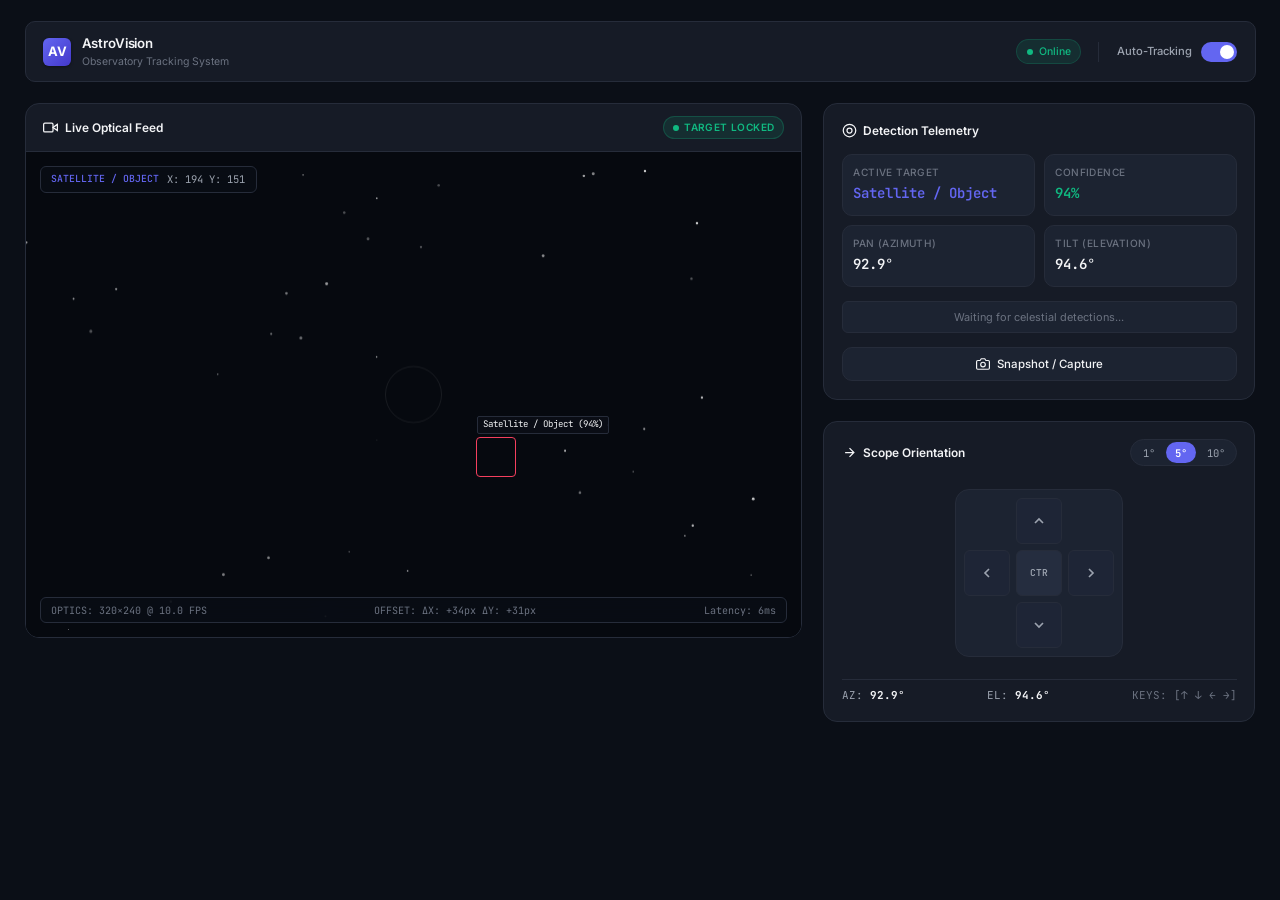
==== commit ede5a6ab: "Inline minimalist CSS directly into HTML for zero-delay instant rendering" ====
--- a/templates/index.html
+++ b/templates/index.html
@@ -4,7 +4,742 @@
   <meta charset="utf-8">
   <meta name="viewport" content="width=device-width, initial-scale=1.0">
   <title>AstroVision // Autonomous Celestial Tracking</title>
-  <link rel="stylesheet" href="{{ url_for('static', filename='style.css') }}">
+  <link rel="stylesheet" href="{{ url_for('static', filename='style.css') }}?v=3.0">
+<style>
+/* ==========================================================================
+   AstroVision — Minimalist Dark Design System (Vercel / Linear / Apple Inspired)
+   Palette: Matte Slate (#0B0F17, #161B26, #262C3A) + Electric Indigo (#6366F1) / Mint (#10B981)
+   Typography: Inter / system-ui, JetBrains Mono for telemetry
+   ========================================================================== */
+
+@import url('https://fonts.googleapis.com/css2?family=Inter:wght@400;500;600;700&family=JetBrains+Mono:wght@400;500;600&display=swap');
+
+/* --- Custom Properties ---------------------------------------------------- */
+:root {
+  --bg-app: #0B0F17;
+  --bg-card: #161B26;
+  --bg-card-subtle: #1C2331;
+  --bg-overlay: rgba(11, 15, 23, 0.72);
+  --border-subtle: #262C3A;
+  --border-hover: #374151;
+  --border-focus: #4B5563;
+
+  /* Refined Accents (No heavy neon glows) */
+  --accent-indigo: #6366F1;
+  --accent-indigo-subtle: rgba(99, 102, 241, 0.12);
+  --accent-mint: #10B981;
+  --accent-mint-subtle: rgba(16, 185, 129, 0.12);
+  --accent-amber: #F59E0B;
+  --accent-amber-subtle: rgba(245, 158, 11, 0.12);
+  --accent-rose: #F43F5E;
+  --accent-rose-subtle: rgba(244, 63, 94, 0.12);
+
+  /* Typography Colors */
+  --text-primary: #F3F4F6;
+  --text-secondary: #9CA3AF;
+  --text-tertiary: #6B7280;
+  --text-disabled: #4B5563;
+
+  /* Typography Fonts */
+  --font-sans: 'Inter', -apple-system, BlinkMacSystemFont, 'Segoe UI', Roboto, Helvetica, Arial, sans-serif;
+  --font-mono: 'JetBrains Mono', ui-monospace, SFMono-Regular, Menlo, Monaco, Consolas, monospace;
+
+  /* Layout & Radii */
+  --radius-sm: 6px;
+  --radius-md: 10px;
+  --radius-lg: 14px;
+  --radius-pill: 9999px;
+  --transition-fast: 0.15s ease;
+  --transition-normal: 0.2s ease;
+}
+
+/* --- Base & Reset -------------------------------------------------------- */
+*, *::before, *::after {
+  box-sizing: border-box;
+  margin: 0;
+  padding: 0;
+}
+
+html, body {
+  background-color: var(--bg-app);
+  color: var(--text-primary);
+  font-family: var(--font-sans);
+  font-size: 14px;
+  line-height: 1.5;
+  -webkit-font-smoothing: antialiased;
+  -moz-osx-font-smoothing: grayscale;
+  min-height: 100vh;
+  overflow-x: hidden;
+}
+
+/* --- Main Layout Container ----------------------------------------------- */
+.app-shell {
+  max-width: 1380px;
+  margin: 0 auto;
+  padding: 1.5rem 1.75rem 2.5rem;
+  display: flex;
+  flex-direction: column;
+  gap: 1.5rem;
+}
+
+/* --- 4. Top Control Bar -------------------------------------------------- */
+.top-bar {
+  display: flex;
+  align-items: center;
+  justify-content: space-between;
+  padding: 0.85rem 1.25rem;
+  background: var(--bg-card);
+  border: 1px solid var(--border-subtle);
+  border-radius: var(--radius-md);
+}
+
+.brand-wrap {
+  display: flex;
+  align-items: center;
+  gap: 0.75rem;
+}
+
+.brand-mark {
+  width: 28px;
+  height: 28px;
+  border-radius: var(--radius-sm);
+  background: linear-gradient(135deg, var(--accent-indigo), #4338CA);
+  display: grid;
+  place-items: center;
+  color: #FFFFFF;
+  font-size: 13px;
+  font-weight: 700;
+  box-shadow: 0 1px 3px rgba(0, 0, 0, 0.4);
+}
+
+.brand-text {
+  display: flex;
+  flex-direction: column;
+}
+
+.brand-name {
+  font-size: 0.95rem;
+  font-weight: 600;
+  letter-spacing: -0.01em;
+  color: var(--text-primary);
+}
+
+.brand-desc {
+  font-size: 0.75rem;
+  color: var(--text-tertiary);
+}
+
+.top-bar-controls {
+  display: flex;
+  align-items: center;
+  gap: 1.25rem;
+}
+
+/* System Pulse Badge */
+.system-status-badge {
+  display: inline-flex;
+  align-items: center;
+  gap: 0.45rem;
+  padding: 0.25rem 0.65rem;
+  background: var(--accent-mint-subtle);
+  border: 1px solid rgba(16, 185, 129, 0.2);
+  border-radius: var(--radius-pill);
+  font-size: 0.75rem;
+  font-weight: 500;
+  color: var(--accent-mint);
+}
+
+.status-dot {
+  width: 6px;
+  height: 6px;
+  border-radius: 50%;
+  background-color: currentColor;
+}
+
+/* Auto-Tracking Toggle Switch */
+.autotrack-control {
+  display: flex;
+  align-items: center;
+  gap: 0.65rem;
+  padding-left: 1.25rem;
+  border-left: 1px solid var(--border-subtle);
+}
+
+.autotrack-label {
+  font-size: 0.8rem;
+  font-weight: 500;
+  color: var(--text-secondary);
+  user-select: none;
+  cursor: pointer;
+}
+
+.toggle-switch {
+  position: relative;
+  display: inline-block;
+  width: 36px;
+  height: 20px;
+}
+
+.toggle-switch input {
+  opacity: 0;
+  width: 0;
+  height: 0;
+}
+
+.toggle-slider {
+  position: absolute;
+  cursor: pointer;
+  inset: 0;
+  background-color: #2D3748;
+  border-radius: var(--radius-pill);
+  transition: var(--transition-normal);
+}
+
+.toggle-slider::before {
+  position: absolute;
+  content: "";
+  height: 14px;
+  width: 14px;
+  left: 3px;
+  bottom: 3px;
+  background-color: #E2E8F0;
+  border-radius: 50%;
+  transition: var(--transition-normal);
+}
+
+.toggle-switch input:checked + .toggle-slider {
+  background-color: var(--accent-indigo);
+}
+
+.toggle-switch input:checked + .toggle-slider::before {
+  transform: translateX(16px);
+  background-color: #FFFFFF;
+}
+
+/* --- Dashboard Main 2-Column Grid ---------------------------------------- */
+.dashboard-body {
+  display: grid;
+  grid-template-columns: 1.8fr 1fr;
+  gap: 1.5rem;
+  align-items: start;
+}
+
+@media (max-width: 1024px) {
+  .dashboard-body {
+    grid-template-columns: 1fr;
+  }
+}
+
+/* --- 1. Main Live Stream Window (Center/Left) ---------------------------- */
+.main-feed-card {
+  background: var(--bg-card);
+  border: 1px solid var(--border-subtle);
+  border-radius: var(--radius-lg);
+  overflow: hidden;
+  display: flex;
+  flex-direction: column;
+}
+
+.feed-header {
+  display: flex;
+  align-items: center;
+  justify-content: space-between;
+  padding: 0.85rem 1.25rem;
+  border-bottom: 1px solid var(--border-subtle);
+}
+
+.feed-title-wrap {
+  display: flex;
+  align-items: center;
+  gap: 0.5rem;
+  font-size: 0.85rem;
+  font-weight: 600;
+  color: var(--text-primary);
+}
+
+/* Status Indicator Badge (Top Right of Feed) */
+.live-badge {
+  display: inline-flex;
+  align-items: center;
+  gap: 0.4rem;
+  padding: 0.2rem 0.6rem;
+  border-radius: var(--radius-pill);
+  font-size: 0.72rem;
+  font-weight: 600;
+  letter-spacing: 0.04em;
+  text-transform: uppercase;
+}
+
+.live-badge.searching {
+  background: var(--accent-amber-subtle);
+  border: 1px solid rgba(245, 158, 11, 0.25);
+  color: var(--accent-amber);
+}
+
+.live-badge.locked {
+  background: var(--accent-mint-subtle);
+  border: 1px solid rgba(16, 185, 129, 0.25);
+  color: var(--accent-mint);
+}
+
+.live-stream-viewport {
+  position: relative;
+  width: 100%;
+  aspect-ratio: 16 / 10;
+  background: #06090F;
+  overflow: hidden;
+  display: flex;
+  align-items: center;
+  justify-content: center;
+}
+
+.video-element {
+  width: 100%;
+  height: 100%;
+  object-fit: cover;
+  display: block;
+}
+
+.video-fallback-canvas {
+  position: absolute;
+  inset: 0;
+  width: 100%;
+  height: 100%;
+  display: block;
+}
+
+/* Minimalist Stream Overlays */
+.stream-overlay-layer {
+  position: absolute;
+  inset: 0;
+  pointer-events: none;
+  padding: 1rem;
+  display: flex;
+  flex-direction: column;
+  justify-content: space-between;
+}
+
+.stream-overlay-top {
+  display: flex;
+  justify-content: space-between;
+  align-items: flex-start;
+}
+
+/* Target Coordinates & Label Overlay */
+.target-telemetry-pill {
+  display: inline-flex;
+  align-items: center;
+  gap: 0.6rem;
+  padding: 0.35rem 0.75rem;
+  background: var(--bg-overlay);
+  backdrop-filter: blur(8px);
+  -webkit-backdrop-filter: blur(8px);
+  border: 1px solid var(--border-subtle);
+  border-radius: var(--radius-sm);
+  font-family: var(--font-mono);
+  font-size: 0.75rem;
+  color: var(--text-primary);
+}
+
+.target-badge-label {
+  color: var(--accent-indigo);
+  font-weight: 500;
+  text-transform: uppercase;
+  font-size: 0.7rem;
+}
+
+.target-coords-text {
+  color: var(--text-secondary);
+}
+
+/* Minimalist Target Reticle Marker */
+.target-marker-box {
+  position: absolute;
+  width: 40px;
+  height: 40px;
+  transform: translate(-50%, -50%);
+  border: 1px solid var(--accent-indigo);
+  border-radius: 4px;
+  pointer-events: none;
+  transition: left 0.15s ease-out, top 0.15s ease-out, border-color var(--transition-fast);
+  display: flex;
+  align-items: flex-start;
+  justify-content: flex-start;
+}
+
+.target-marker-box.celestial {
+  border-color: var(--accent-mint);
+}
+
+.target-marker-box.moving {
+  border-color: var(--accent-rose);
+}
+
+.target-marker-tag {
+  position: absolute;
+  bottom: calc(100% + 4px);
+  left: 0;
+  font-family: var(--font-mono);
+  font-size: 0.65rem;
+  color: var(--text-primary);
+  background: rgba(11, 15, 23, 0.85);
+  padding: 0.1rem 0.35rem;
+  border-radius: 2px;
+  border: 1px solid var(--border-subtle);
+  white-space: nowrap;
+}
+
+/* Subtle Stream Footer Telemetry */
+.stream-overlay-bottom {
+  display: flex;
+  justify-content: space-between;
+  align-items: center;
+  font-family: var(--font-mono);
+  font-size: 0.72rem;
+  color: var(--text-tertiary);
+  background: var(--bg-overlay);
+  backdrop-filter: blur(8px);
+  -webkit-backdrop-filter: blur(8px);
+  padding: 0.3rem 0.75rem;
+  border-radius: var(--radius-sm);
+  border: 1px solid var(--border-subtle);
+}
+
+/* --- Right Column Layout ------------------------------------------------- */
+.right-column {
+  display: flex;
+  flex-direction: column;
+  gap: 1.5rem;
+}
+
+/* Generic Clean Card Style */
+.clean-card {
+  background: var(--bg-card);
+  border: 1px solid var(--border-subtle);
+  border-radius: var(--radius-lg);
+  padding: 1.25rem;
+  display: flex;
+  flex-direction: column;
+  gap: 1rem;
+}
+
+.card-title-row {
+  display: flex;
+  align-items: center;
+  justify-content: space-between;
+}
+
+.card-title {
+  font-size: 0.85rem;
+  font-weight: 600;
+  color: var(--text-primary);
+  display: flex;
+  align-items: center;
+  gap: 0.45rem;
+}
+
+/* --- 2. Real-Time Detection Log / "What It Sees" -------------------------- */
+.detection-meta-grid {
+  display: grid;
+  grid-template-columns: 1fr 1fr;
+  gap: 0.65rem;
+}
+
+.meta-box {
+  background: var(--bg-card-subtle);
+  border: 1px solid var(--border-subtle);
+  border-radius: var(--radius-md);
+  padding: 0.75rem;
+  display: flex;
+  flex-direction: column;
+  gap: 0.2rem;
+}
+
+.meta-label {
+  font-size: 0.72rem;
+  color: var(--text-tertiary);
+  text-transform: uppercase;
+  letter-spacing: 0.04em;
+  font-weight: 500;
+}
+
+.meta-value {
+  font-family: var(--font-mono);
+  font-size: 1rem;
+  font-weight: 600;
+  color: var(--text-primary);
+}
+
+.meta-value.accent {
+  color: var(--accent-indigo);
+}
+
+.meta-value.mint {
+  color: var(--accent-mint);
+}
+
+/* Detection Event List */
+.detection-list-wrap {
+  display: flex;
+  flex-direction: column;
+  gap: 0.5rem;
+  max-height: 180px;
+  overflow-y: auto;
+}
+
+.detection-list-wrap::-webkit-scrollbar {
+  width: 4px;
+}
+.detection-list-wrap::-webkit-scrollbar-thumb {
+  background: var(--border-subtle);
+  border-radius: 4px;
+}
+
+.detection-item {
+  display: flex;
+  align-items: center;
+  justify-content: space-between;
+  padding: 0.5rem 0.75rem;
+  background: var(--bg-card-subtle);
+  border: 1px solid var(--border-subtle);
+  border-radius: var(--radius-sm);
+  font-size: 0.78rem;
+  transition: border-color var(--transition-fast);
+}
+
+.detection-item:hover {
+  border-color: var(--border-hover);
+}
+
+.item-left {
+  display: flex;
+  flex-direction: column;
+  gap: 0.1rem;
+}
+
+.item-target-name {
+  font-weight: 500;
+  color: var(--text-primary);
+}
+
+.item-time {
+  font-family: var(--font-mono);
+  font-size: 0.7rem;
+  color: var(--text-tertiary);
+}
+
+.item-right {
+  display: flex;
+  align-items: center;
+  gap: 0.75rem;
+}
+
+.confidence-pill {
+  font-family: var(--font-mono);
+  font-size: 0.72rem;
+  font-weight: 600;
+  padding: 0.15rem 0.45rem;
+  border-radius: var(--radius-pill);
+  background: var(--accent-mint-subtle);
+  color: var(--accent-mint);
+}
+
+.angles-stamp {
+  font-family: var(--font-mono);
+  font-size: 0.72rem;
+  color: var(--text-secondary);
+}
+
+/* Single Working Snapshot / Capture Button */
+.btn-capture {
+  display: inline-flex;
+  align-items: center;
+  justify-content: center;
+  gap: 0.5rem;
+  width: 100%;
+  padding: 0.65rem 1rem;
+  background: var(--bg-card-subtle);
+  border: 1px solid var(--border-subtle);
+  border-radius: var(--radius-md);
+  color: var(--text-primary);
+  font-family: var(--font-sans);
+  font-size: 0.82rem;
+  font-weight: 500;
+  cursor: pointer;
+  transition: all var(--transition-fast);
+  user-select: none;
+}
+
+.btn-capture:hover {
+  background: #232B3C;
+  border-color: var(--border-hover);
+  color: #FFFFFF;
+}
+
+.btn-capture:active {
+  transform: scale(0.99);
+}
+
+.btn-capture.capturing {
+  border-color: var(--accent-indigo);
+  color: var(--accent-indigo);
+}
+
+/* --- 3. Working Servo / Pan-Tilt D-Pad Controls (Bottom Right) ----------- */
+.controls-card {
+  display: flex;
+  flex-direction: column;
+  gap: 1.1rem;
+}
+
+/* Step Size Toggle Pills */
+.step-selector-row {
+  display: flex;
+  align-items: center;
+  justify-content: space-between;
+}
+
+.step-label {
+  font-size: 0.75rem;
+  color: var(--text-tertiary);
+  font-weight: 500;
+}
+
+.step-pill-group {
+  display: flex;
+  background: var(--bg-card-subtle);
+  border: 1px solid var(--border-subtle);
+  border-radius: var(--radius-pill);
+  padding: 2px;
+  gap: 2px;
+}
+
+.step-pill {
+  border: none;
+  background: transparent;
+  color: var(--text-secondary);
+  font-family: var(--font-mono);
+  font-size: 0.75rem;
+  padding: 0.25rem 0.65rem;
+  border-radius: var(--radius-pill);
+  cursor: pointer;
+  transition: all var(--transition-fast);
+}
+
+.step-pill:hover {
+  color: var(--text-primary);
+}
+
+.step-pill.active {
+  background: var(--accent-indigo);
+  color: #FFFFFF;
+  font-weight: 600;
+}
+
+/* Tactile 5-Button D-Pad Control */
+.dpad-mount {
+  display: flex;
+  justify-content: center;
+  align-items: center;
+  padding: 0.5rem 0;
+}
+
+.dpad-grid {
+  display: grid;
+  grid-template-columns: repeat(3, 46px);
+  grid-template-rows: repeat(3, 46px);
+  gap: 6px;
+  background: var(--bg-card-subtle);
+  padding: 8px;
+  border-radius: var(--radius-lg);
+  border: 1px solid var(--border-subtle);
+}
+
+.dpad-button {
+  background: #1E2536;
+  border: 1px solid var(--border-subtle);
+  border-radius: var(--radius-sm);
+  color: var(--text-secondary);
+  display: flex;
+  align-items: center;
+  justify-content: center;
+  cursor: pointer;
+  transition: all var(--transition-fast);
+  outline: none;
+}
+
+.dpad-button:hover {
+  background: #273147;
+  border-color: var(--border-hover);
+  color: var(--text-primary);
+}
+
+.dpad-button:active, .dpad-button.active {
+  background: var(--accent-indigo);
+  border-color: var(--accent-indigo);
+  color: #FFFFFF;
+  transform: scale(0.94);
+}
+
+.dpad-button.center-home {
+  background: #252D3F;
+  font-family: var(--font-mono);
+  font-size: 0.68rem;
+  font-weight: 600;
+  color: var(--text-secondary);
+}
+
+.dpad-button.center-home:hover {
+  color: #FFFFFF;
+  background: #2E384D;
+}
+
+.dpad-button.center-home:active, .dpad-button.center-home.active {
+  background: var(--accent-mint);
+  border-color: var(--accent-mint);
+  color: #FFFFFF;
+}
+
+/* Angles Readout Row under D-Pad */
+.angles-readout-row {
+  display: flex;
+  justify-content: space-between;
+  padding-top: 0.5rem;
+  border-top: 1px solid var(--border-subtle);
+  font-family: var(--font-mono);
+  font-size: 0.78rem;
+  color: var(--text-secondary);
+}
+
+.angles-readout-row strong {
+  color: var(--text-primary);
+}
+
+/* Toast Notification for Feedback */
+.toast-notice {
+  position: fixed;
+  bottom: 24px;
+  right: 24px;
+  background: var(--bg-card);
+  border: 1px solid var(--border-subtle);
+  color: var(--text-primary);
+  padding: 0.6rem 1rem;
+  border-radius: var(--radius-md);
+  font-size: 0.78rem;
+  box-shadow: 0 8px 24px rgba(0, 0, 0, 0.4);
+  opacity: 0;
+  transform: translateY(8px);
+  pointer-events: none;
+  transition: all var(--transition-normal);
+  z-index: 1000;
+}
+
+.toast-notice.show {
+  opacity: 1;
+  transform: translateY(0);
+}
+
+</style>
   <link rel="icon" href="data:image/svg+xml,<svg xmlns='http://www.w3.org/2000/svg' viewBox='0 0 100 100'><circle cx='50' cy='50' r='45' fill='%236366F1'/></svg>">
 </head>
 <body>
@@ -615,3 +1350,4 @@
   </script>
 </body>
 </html>
+
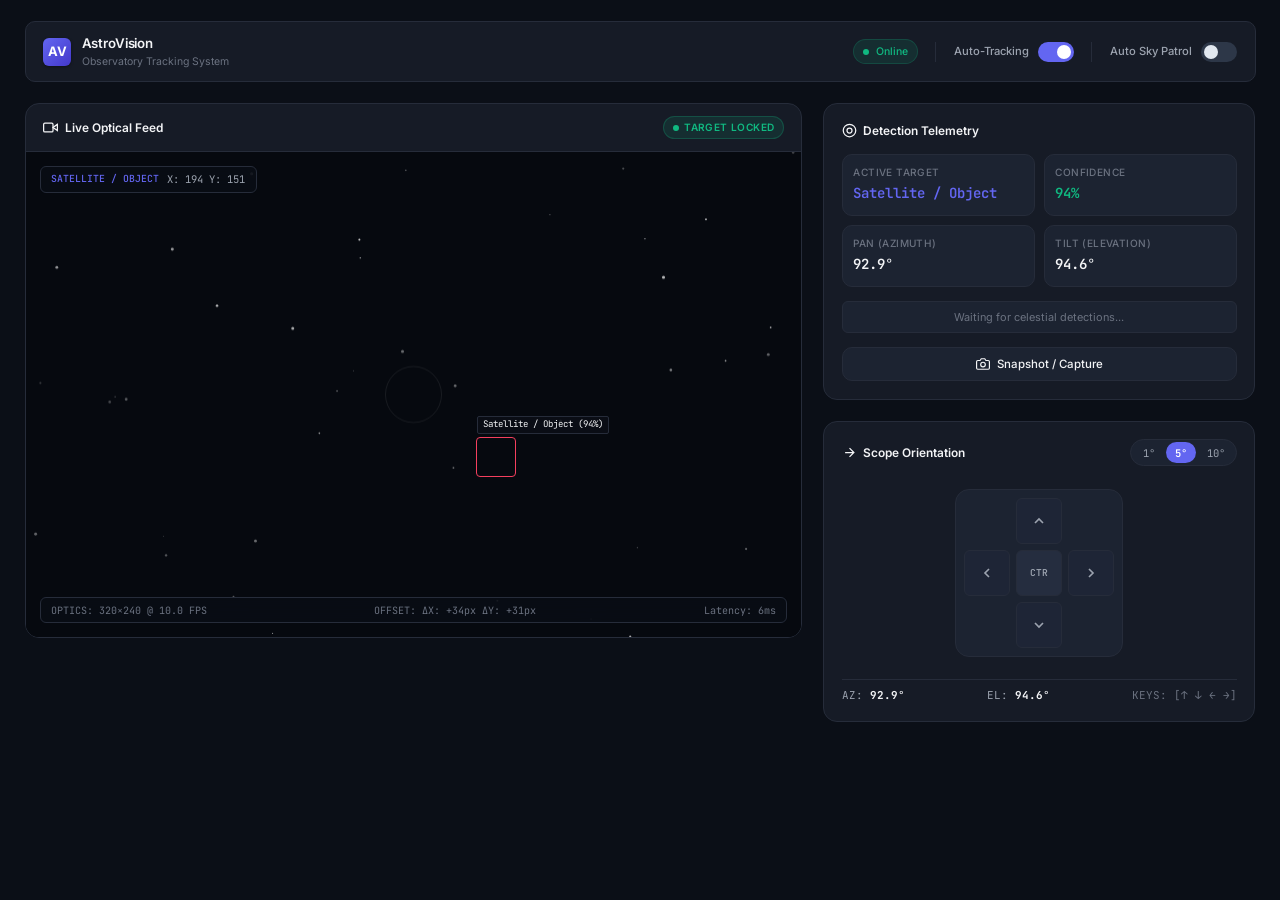
==== commit b88c1887: "Implement zero-jitter PWM signal-kill driver and Auto Sky Patrol patrol mode" ====
--- a/templates/index.html
+++ b/templates/index.html
@@ -767,6 +767,15 @@
           <label for="autotrackToggle" class="autotrack-label">Auto-Tracking</label>
           <label class="toggle-switch">
             <input type="checkbox" id="autotrackToggle" checked>
+            <span class="toggle-slider"></span>
+          </label>
+        </div>
+
+        <!-- Auto Sky Patrol Mode Toggle Switch -->
+        <div class="autotrack-control">
+          <label for="autoscanToggle" class="autotrack-label">Auto Sky Patrol</label>
+          <label class="toggle-switch">
+            <input type="checkbox" id="autoscanToggle">
             <span class="toggle-slider"></span>
           </label>
         </div>
@@ -978,6 +987,7 @@
       const footTiltVal = document.getElementById('footTiltVal');
       const detectionList = document.getElementById('detectionList');
       const autotrackToggle = document.getElementById('autotrackToggle');
+      const autoscanToggle = document.getElementById('autoscanToggle');
       const btnCapture = document.getElementById('btnCapture');
       const btnCaptureText = document.getElementById('btnCaptureText');
       const toastNotice = document.getElementById('toastNotice');
@@ -1073,6 +1083,15 @@
           // Auto-track state
           if (typeof data.autotrack === 'boolean') {
             autotrackToggle.checked = data.autotrack;
+          }
+
+          // Auto-scan state
+          if (typeof data.autoscan === 'boolean' && autoscanToggle) {
+            autoscanToggle.checked = data.autoscan;
+            if (data.autoscan) {
+              liveBadgeText.textContent = 'Patrol Active';
+              liveBadge.className = 'live-badge live';
+            }
           }
 
           // Pan / Tilt
@@ -1319,6 +1338,26 @@
         }
       });
 
+      // --- Auto Sky Patrol Toggle Switch Listener ---
+      if (autoscanToggle) {
+        autoscanToggle.addEventListener('change', async () => {
+          const isScanning = autoscanToggle.checked;
+          showToast(isScanning ? 'Auto Sky Patrol Started' : 'Auto Sky Patrol Paused');
+          try {
+            const res = await fetch(`/api/autoscan`, {
+              method: 'POST',
+              headers: { 'Content-Type': 'application/json' },
+              body: JSON.stringify({ enabled: isScanning })
+            });
+            if (!res.ok) throw new Error(`HTTP ${res.status}`);
+            const data = await res.json();
+            autoscanToggle.checked = !!data.autoscan;
+          } catch (err) {
+            console.warn('[AstroVision] /api/autoscan network feedback:', err);
+          }
+        });
+      }
+
       // --- Snapshot / Capture Button Listener ---
       btnCapture.addEventListener('click', async () => {
         btnCapture.classList.add('capturing');
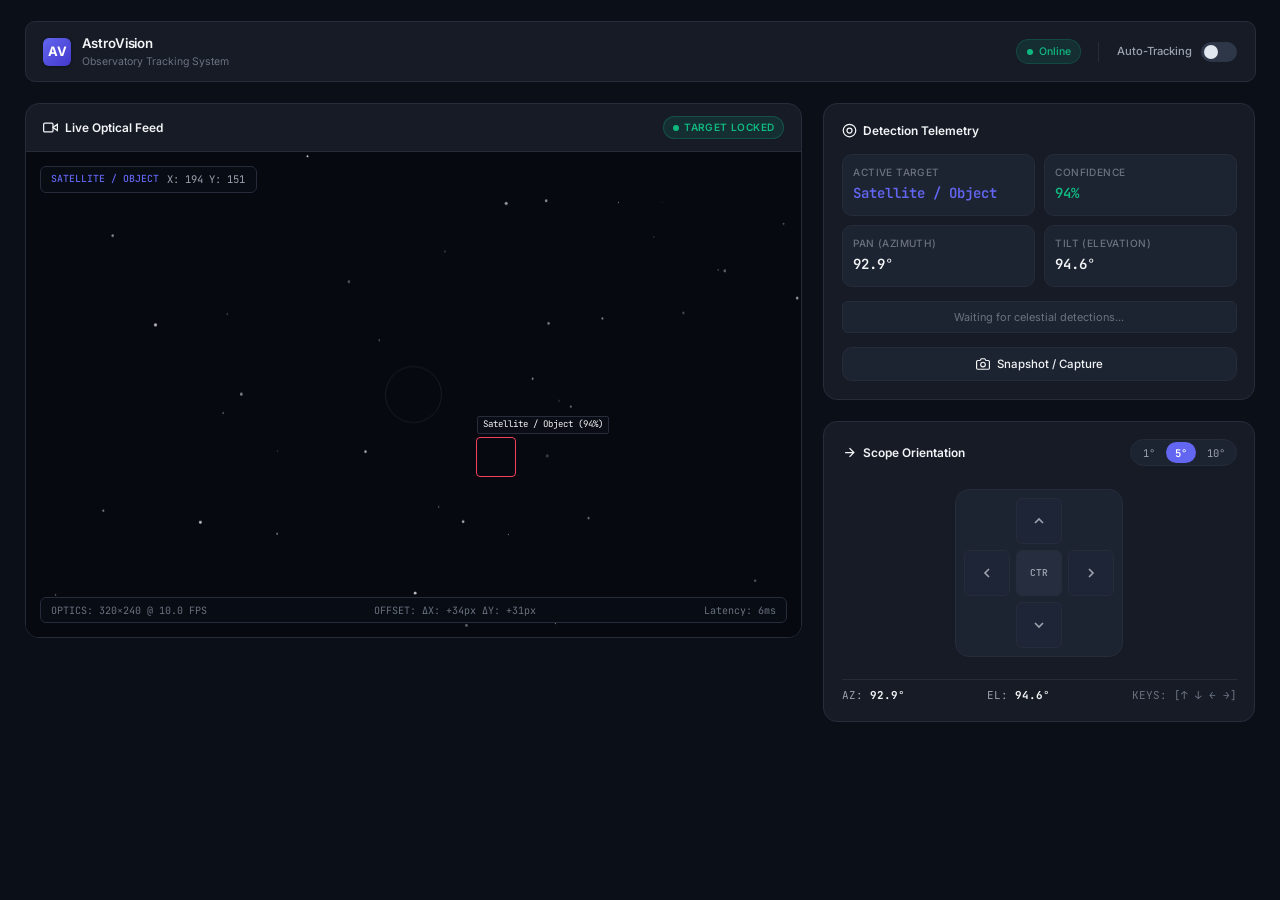
==== commit 21f13dfd: "Refactor: manual on-demand pulse-kill with zero idle signal and slow auto-tracking sky scan" ====
--- a/templates/index.html
+++ b/templates/index.html
@@ -766,16 +766,7 @@
         <div class="autotrack-control">
           <label for="autotrackToggle" class="autotrack-label">Auto-Tracking</label>
           <label class="toggle-switch">
-            <input type="checkbox" id="autotrackToggle" checked>
-            <span class="toggle-slider"></span>
-          </label>
-        </div>
-
-        <!-- Auto Sky Patrol Mode Toggle Switch -->
-        <div class="autotrack-control">
-          <label for="autoscanToggle" class="autotrack-label">Auto Sky Patrol</label>
-          <label class="toggle-switch">
-            <input type="checkbox" id="autoscanToggle">
+            <input type="checkbox" id="autotrackToggle">
             <span class="toggle-slider"></span>
           </label>
         </div>
@@ -1235,6 +1226,11 @@
         if (buttonElem) {
           buttonElem.classList.add('active');
           setTimeout(() => buttonElem.classList.remove('active'), 180);
+        }
+
+        // Manual move pauses auto-tracking
+        if (autotrackToggle && autotrackToggle.checked) {
+          autotrackToggle.checked = false;
         }
 
         const url = `/api/move?direction=${encodeURIComponent(direction)}&step=${selectedStep}`;
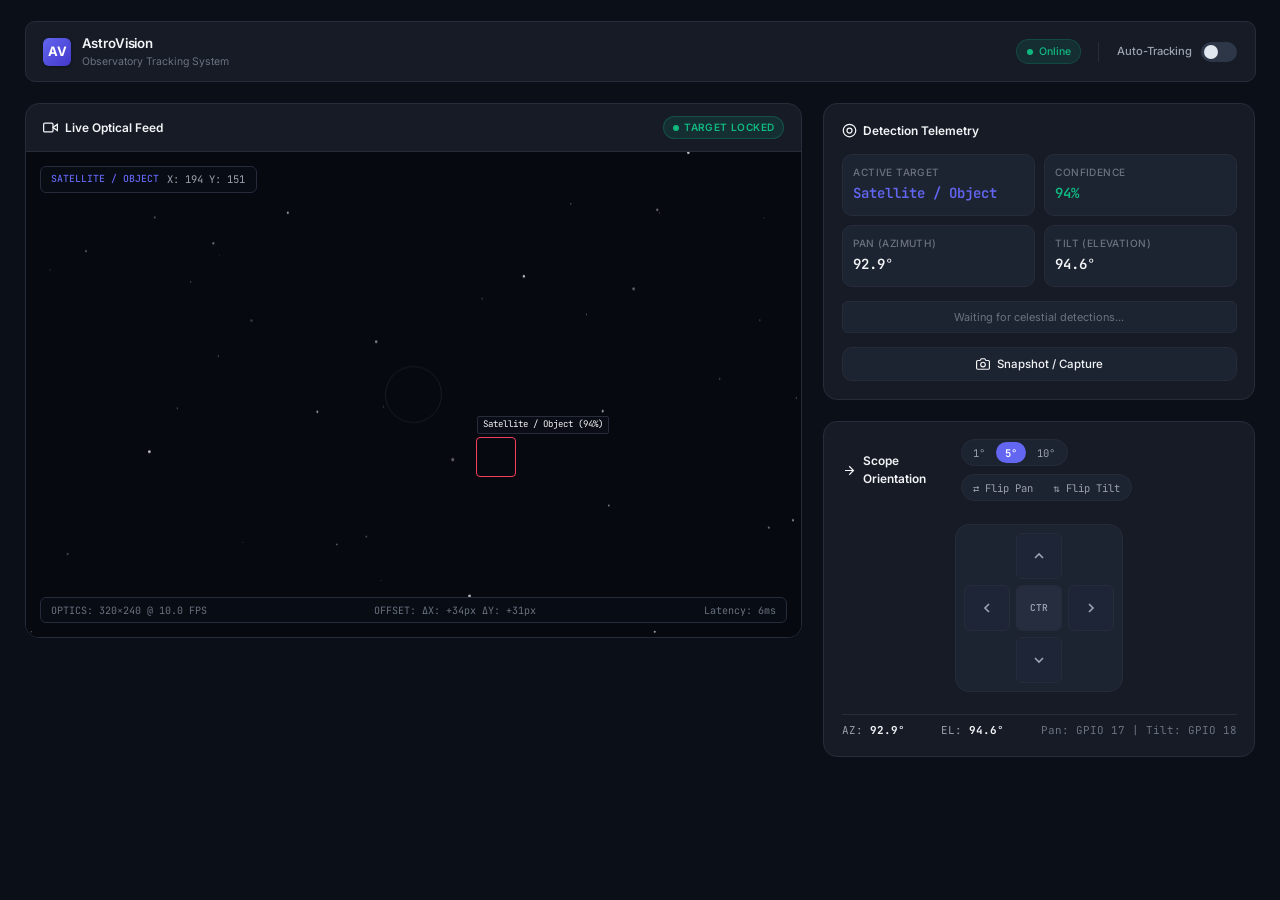
==== commit 73eb6694: "Fix directional movement and Up/Down tilt: use pigpio DMA engine with PCM clock (-t 0), safe 600-240" ====
--- a/templates/index.html
+++ b/templates/index.html
@@ -887,11 +887,17 @@
               <span>Scope Orientation</span>
             </div>
 
-            <!-- Step Size Toggle Pills -->
-            <div class="step-pill-group">
-              <button class="step-pill" data-step="1">1°</button>
-              <button class="step-pill active" data-step="5">5°</button>
-              <button class="step-pill" data-step="10">10°</button>
+            <!-- Step Size Toggle Pills & Invert Axis -->
+            <div style="display: flex; gap: 8px; flex-wrap: wrap;">
+              <div class="step-pill-group">
+                <button class="step-pill" data-step="1">1°</button>
+                <button class="step-pill active" data-step="5">5°</button>
+                <button class="step-pill" data-step="10">10°</button>
+              </div>
+              <div class="step-pill-group">
+                <button class="step-pill" id="invertPanBtn" title="Invert Pan direction if Left/Right is reversed">⇄ Flip Pan</button>
+                <button class="step-pill" id="invertTiltBtn" title="Invert Tilt direction if Up/Down is reversed">⇅ Flip Tilt</button>
+              </div>
             </div>
           </div>
 
@@ -932,11 +938,11 @@
             </div>
           </div>
 
-          <!-- Angles Readout -->
+          <!-- Angles Readout & Hardware Pin Telemetry -->
           <div class="angles-readout-row">
             <span>AZ: <strong id="footPanVal">90.0°</strong></span>
             <span>EL: <strong id="footTiltVal">90.0°</strong></span>
-            <span style="color: var(--text-tertiary);">KEYS: [↑ ↓ ← →]</span>
+            <span style="color: var(--text-tertiary);" id="servoPinsInfo">Pan: GPIO 17 | Tilt: GPIO 18</span>
           </div>
         </section>
 
@@ -978,7 +984,11 @@
       const footTiltVal = document.getElementById('footTiltVal');
       const detectionList = document.getElementById('detectionList');
       const autotrackToggle = document.getElementById('autotrackToggle');
-      const autoscanToggle = document.getElementById('autoscanToggle');
+      const invertPanBtn = document.getElementById('invertPanBtn');
+      const invertTiltBtn = document.getElementById('invertTiltBtn');
+      const servoPinsInfo = document.getElementById('servoPinsInfo');
+      let invertPan = false;
+      let invertTilt = false;
       const btnCapture = document.getElementById('btnCapture');
       const btnCaptureText = document.getElementById('btnCaptureText');
       const toastNotice = document.getElementById('toastNotice');
@@ -1076,13 +1086,17 @@
             autotrackToggle.checked = data.autotrack;
           }
 
-          // Auto-scan state
-          if (typeof data.autoscan === 'boolean' && autoscanToggle) {
-            autoscanToggle.checked = data.autoscan;
-            if (data.autoscan) {
-              liveBadgeText.textContent = 'Patrol Active';
-              liveBadge.className = 'live-badge live';
-            }
+          // Hardware Pin and Driver Telemetry
+          if (data.driver && servoPinsInfo) {
+            servoPinsInfo.textContent = `Pan: GPIO ${data.pan_pin} | Tilt: GPIO ${data.tilt_pin} (${data.driver})`;
+          }
+          if (typeof data.invert_pan === 'boolean') {
+            invertPan = data.invert_pan;
+            if (invertPanBtn) invertPanBtn.classList.toggle('active', invertPan);
+          }
+          if (typeof data.invert_tilt === 'boolean') {
+            invertTilt = data.invert_tilt;
+            if (invertTiltBtn) invertTiltBtn.classList.toggle('active', invertTilt);
           }
 
           // Pan / Tilt
@@ -1233,12 +1247,12 @@
           autotrackToggle.checked = false;
         }
 
-        const url = `/api/move?direction=${encodeURIComponent(direction)}&step=${selectedStep}`;
+        const url = `/api/move?direction=${encodeURIComponent(direction)}&step=${selectedStep}&invert_pan=${invertPan}&invert_tilt=${invertTilt}`;
         try {
           const res = await fetch(url, {
             method: 'POST',
             headers: { 'Content-Type': 'application/json' },
-            body: JSON.stringify({ direction: direction, step: selectedStep })
+            body: JSON.stringify({ direction: direction, step: selectedStep, invert_pan: invertPan, invert_tilt: invertTilt })
           });
           if (!res.ok) throw new Error(`HTTP ${res.status}`);
           const json = await res.json();
@@ -1334,23 +1348,26 @@
         }
       });
 
-      // --- Auto Sky Patrol Toggle Switch Listener ---
-      if (autoscanToggle) {
-        autoscanToggle.addEventListener('change', async () => {
-          const isScanning = autoscanToggle.checked;
-          showToast(isScanning ? 'Auto Sky Patrol Started' : 'Auto Sky Patrol Paused');
+      // --- Invert Pan & Tilt Direction Handlers ---
+      if (invertPanBtn) {
+        invertPanBtn.addEventListener('click', async () => {
+          invertPan = !invertPan;
+          invertPanBtn.classList.toggle('active', invertPan);
+          showToast(invertPan ? 'Pan direction reversed (Flipped)' : 'Pan direction normal');
           try {
-            const res = await fetch(`/api/autoscan`, {
-              method: 'POST',
-              headers: { 'Content-Type': 'application/json' },
-              body: JSON.stringify({ enabled: isScanning })
-            });
-            if (!res.ok) throw new Error(`HTTP ${res.status}`);
-            const data = await res.json();
-            autoscanToggle.checked = !!data.autoscan;
-          } catch (err) {
-            console.warn('[AstroVision] /api/autoscan network feedback:', err);
-          }
+            await fetch('/api/toggle_invert?axis=pan', { method: 'POST' });
+          } catch(e) {}
+        });
+      }
+
+      if (invertTiltBtn) {
+        invertTiltBtn.addEventListener('click', async () => {
+          invertTilt = !invertTilt;
+          invertTiltBtn.classList.toggle('active', invertTilt);
+          showToast(invertTilt ? 'Tilt direction reversed (Flipped)' : 'Tilt direction normal');
+          try {
+            await fetch('/api/toggle_invert?axis=tilt', { method: 'POST' });
+          } catch(e) {}
         });
       }
 
